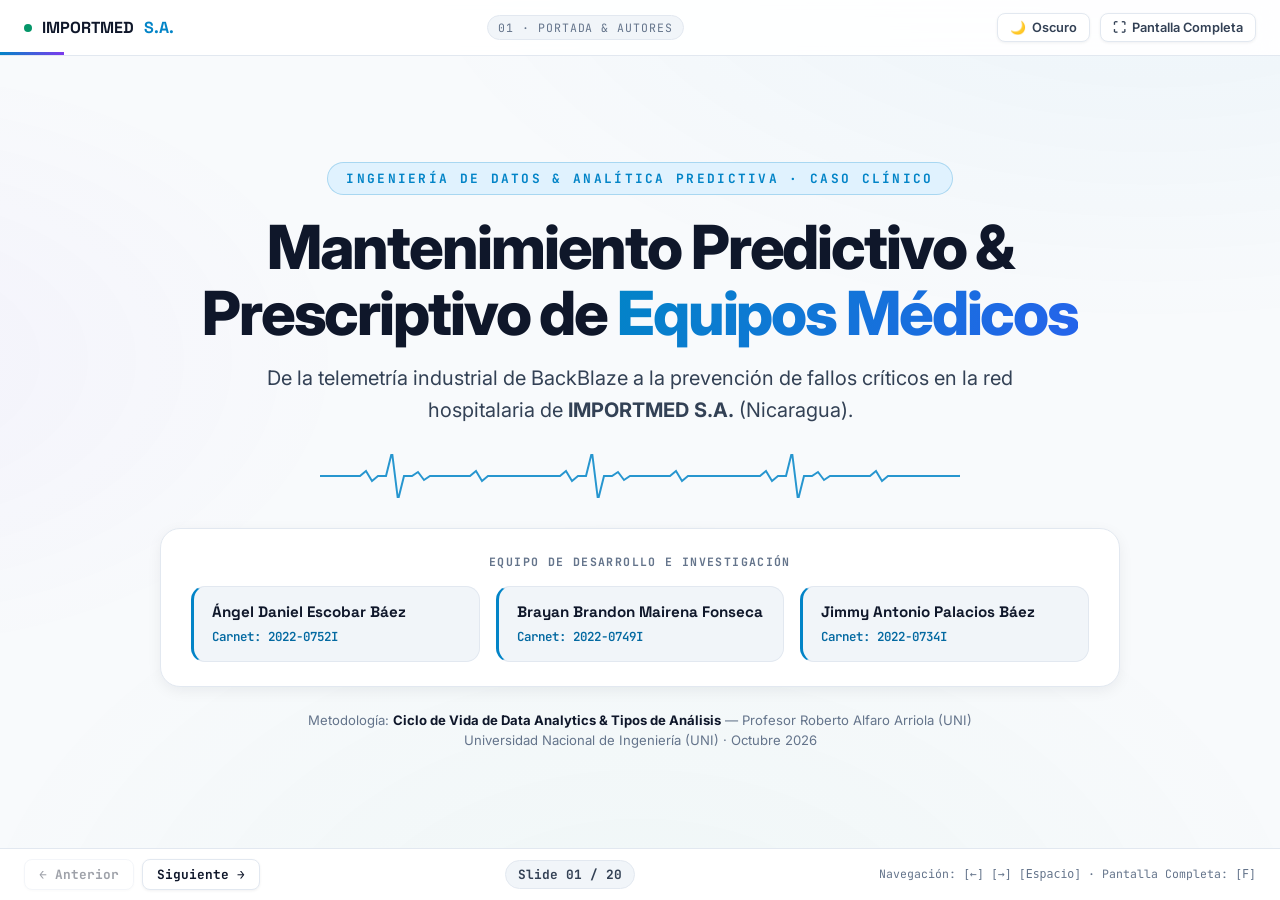
==== presentación.html @ 45b932ff "first commit" ====
<!DOCTYPE html>
<html lang="es" data-theme="light">
<head>
<meta charset="UTF-8">
<meta name="viewport" content="width=device-width, initial-scale=1.0">
<title>IMPORTMED S.A. · Presentación de Ingeniería de Datos y Mantenimiento Predictivo</title>
<link rel="preconnect" href="https://fonts.googleapis.com">
<link rel="preconnect" href="https://fonts.gstatic.com" crossorigin>
<link href="https://fonts.googleapis.com/css2?family=Inter:wght@300;400;500;600;700&family=JetBrains+Mono:wght@400;500;600;700&family=Space+Grotesk:wght@500;600;700;800&display=swap" rel="stylesheet">
<link rel="stylesheet" href="styles.css">
</head>
<body>

<!-- ================= BARRA SUPERIOR DE CONTROL ================= -->
<header class="deck-header">
  <div class="deck-brand">
    <div class="deck-pulse"></div>
    IMPORTMED <span>S.A.</span>
  </div>
  <div class="deck-topic" id="deckTopic">01 · Portada & Autores</div>
  <div class="deck-actions">
    <button class="deck-btn" id="btnThemeToggle" title="Alternar entre Tema Claro y Oscuro">
      <span id="themeIcon">🌙</span> <span id="themeText">Oscuro</span>
    </button>
    <button class="deck-btn" id="btnFullscreen" title="Alternar Pantalla Completa (F)">
      <span>⛶</span> Pantalla Completa
    </button>
  </div>
  <div class="deck-progress-bar" id="deckProgressBar"></div>
</header>

<!-- ================= VISOR LIGHTBOX PARA AMPLIAR IMÁGENES ================= -->
<div class="lightbox-modal" id="lightboxModal">
  <div class="lightbox-container">
    <div class="lightbox-header">
      <div class="lightbox-title" id="lightboxTitle">Título del Gráfico</div>
      <button class="lightbox-close" id="lightboxClose" title="Cerrar (Esc)">&times;</button>
    </div>
    <div class="lightbox-body">
      <img src="" alt="" class="lightbox-img" id="lightboxImg">
    </div>
    <div class="lightbox-footer" id="lightboxDesc">
      Descripción analítica de la gráfica.
    </div>
  </div>
</div>

<!-- ================= CONTENEDOR DE DIAPOSITIVAS ================= -->
<main class="slides-viewport" id="slidesViewport">

  <!-- ================= SLIDE 01: PORTADA & AUTORES ================= -->
  <section class="slide active" data-topic="01 · Portada & Autores">
    <div class="slide-cover">
      <div class="cover-kicker">INGENIERÍA DE DATOS & ANALÍTICA PREDICTIVA · CASO CLÍNICO</div>
      <h1 class="cover-title">
        Mantenimiento Predictivo & Prescriptivo de <span class="grad-text">Equipos Médicos</span>
      </h1>
      <p class="cover-subtitle">
        De la telemetría industrial de BackBlaze a la prevención de fallos críticos en la red hospitalaria de <strong>IMPORTMED S.A.</strong> (Nicaragua).
      </p>

      <div class="cover-pulse-line"></div>

      <!-- Tarjeta de Autores con Carnets -->
      <div class="authors-box">
        <div class="authors-title">Equipo de Desarrollo e Investigación</div>
        <div class="authors-grid">
          <div class="author-card">
            <div class="author-name">Ángel Daniel Escobar Báez</div>
            <div class="author-carnet">Carnet: 2022-0752I</div>
          </div>
          <div class="author-card">
            <div class="author-name">Brayan Brandon Mairena Fonseca</div>
            <div class="author-carnet">Carnet: 2022-0749I</div>
          </div>
          <div class="author-card">
            <div class="author-name">Jimmy Antonio Palacios Báez</div>
            <div class="author-carnet">Carnet: 2022-0734I</div>
          </div>
        </div>
      </div>

      <div class="academic-meta">
        Metodología: <strong>Ciclo de Vida de Data Analytics & Tipos de Análisis</strong> — Profesor Roberto Alfaro Arriola (UNI)<br>
        Universidad Nacional de Ingeniería (UNI) · Octubre 2026
      </div>
    </div>
  </section>

  <!-- ================= SLIDE 02: MARCO TEÓRICO: 4 NIVELES DE MADUREZ ================= -->
  <section class="slide" data-topic="02 · Marco Teórico: Madurez Analítica">
    <div class="slide-kicker">📐 Fundamento Metodológico</div>
    <h2 class="slide-title">Los 4 Niveles de <span class="grad-text">Madurez Analítica</span></h2>
    <p class="slide-subtitle">
      Siguiendo la doctrina de <strong>Smith</strong>, una solución analítica no se salta etapas. 
      Debe transitar de forma acumulativa del pasado hacia la acción futura recomendada.
    </p>

    <div class="grid-4" style="margin-top: 10px;">
      <div class="card-item border-primary">
        <div class="card-icon">📊</div>
        <h4>1. Descriptivo</h4>
        <p style="font-weight: 600; color: var(--primary);">¿Qué sucedió?</p>
        <p>Síntesis histórica de averías, costos y tiempos de paro (MTTR) en los hospitales.</p>
      </div>

      <div class="card-item border-amber">
        <div class="card-icon">🔍</div>
        <h4>2. Diagnóstico</h4>
        <p style="font-weight: 600; color: var(--amber);">¿Por qué sucedió?</p>
        <p>Análisis de correlación y explicabilidad XAI (SHAP) para hallar las causas electromecánicas raíz.</p>
      </div>

      <div class="card-item border-green">
        <div class="card-icon">🔮</div>
        <h4>3. Predictivo</h4>
        <p style="font-weight: 600; color: var(--green);">¿Qué puede suceder?</p>
        <p>Modelos de clasificación binaria (XGBoost) para estimar probabilidad de avería en 30 días.</p>
      </div>

      <div class="card-item border-red">
        <div class="card-icon">⚡</div>
        <h4>4. Prescriptivo</h4>
        <p style="font-weight: 600; color: var(--red);">¿Qué se debe hacer?</p>
        <p>Consola de triaje, semáforos, órdenes preventivas automáticas y optimización de rutas.</p>
      </div>
    </div>

    <div class="takeaway-card primary" style="margin-top: 24px;">
      <div class="takeaway-header">⚠️ La Regla de Oro Metodológica</div>
      <div class="takeaway-text">
        <strong>Nunca se debe saltar del análisis descriptivo al prescriptivo:</strong> Sin entender por qué ocurren los fallos (diagnóstico) y sin modelar la probabilidad futura (predictivo), cualquier recomendación prescriptiva es estática e ineficiente, como la heurística tradicional de taller.
      </div>
    </div>
  </section>

  <!-- ================= SLIDE 03: GÉNESIS: DE BACKBLAZE A IMPORTMED ================= -->
  <section class="slide" data-topic="03 · Elección del Caso de Estudio">
    <div class="slide-kicker">💡 Génesis y Adaptación</div>
    <h2 class="slide-title">De los Discos Duros de BackBlaze a <span class="grad-text">IMPORTMED S.A.</span></h2>
    <p class="slide-subtitle">
      ¿Por qué este caso? Adaptamos el caso de referencia industrial de <strong>BackBlaze / Datatonic (Google Cloud)</strong> 
      a la electromedicina hospitalaria en Nicaragua. Misma física de degradación, distinto impacto humano.
    </p>

    <div class="table-box">
      <table class="deck-table">
        <thead>
          <tr>
            <th>Dimensión</th>
            <th>Caso de Estudio de Referencia (BackBlaze / Datatonic)</th>
            <th>Implementación en IMPORTMED S.A.</th>
          </tr>
        </thead>
        <tbody>
          <tr>
            <td><strong>Activo Crítico</strong></td>
            <td>Discos Duros HDD Seagate ST4000DM000 (Cloud Storage)</td>
            <td class="highlight">Analizadores Hematológicos, Autoclaves, Centrífugas Clínicas</td>
          </tr>
          <tr>
            <td><strong>Impacto del Fallo</strong></td>
            <td>Pérdida de disponibilidad en racks de servidores</td>
            <td class="highlight">Parada de diagnósticos de urgencia y cirugías hospitalarias</td>
          </tr>
          <tr>
            <td><strong>Telemetría</strong></td>
            <td>Estadísticas S.M.A.R.T. diarias (55 GB en BigQuery)</td>
            <td class="highlight">Órdenes de servicio Django, MTTR, MTBF, historial de repuestos y preventivos</td>
          </tr>
          <tr>
            <td><strong>Heurística Base</strong></td>
            <td>Regla manual estática: si algún SMART 5, 187, 188, 197 > 0</td>
            <td class="highlight">"Revisar cada 6 meses calendario o esperar que el cliente llame"</td>
          </tr>
          <tr>
            <td><strong>Lección de Desbalance</strong></td>
            <td>Submuestreo ingenuo 50-50 provocó falsas alarmas masivas</td>
            <td class="highlight">Ponderación asimétrica en función objetivo (<code>scale_pos_weight = 17.04</code>)</td>
          </tr>
          <tr>
            <td><strong>Horizonte Elegido</strong></td>
            <td>Horizontes explorados: 1, 2, 7 y 30 días</td>
            <td class="highlight"><strong>N = 30 días principal:</strong> tiempo para comprar y reservar en Kardex</td>
          </tr>
        </tbody>
      </table>
    </div>
  </section>

  <!-- ================= SLIDE 04: EL PROBLEMA & LA MATRIZ DE COSTOS ================= -->
  <section class="slide" data-topic="04 · El Problema & Matriz de Costos">
    <div class="slide-kicker">🚨 Realidad de Operación</div>
    <h2 class="slide-title">El Costo de un Colapso: <span class="grad-red">Falso Negativo vs Falso Positivo</span></h2>
    <p class="slide-subtitle">
      En el taller predominaba el esquema <strong>Run-to-Failure (reactivo)</strong>. 
      La optimización no busca precisión ciega, sino minimizar el costo clínico y financiero del fallo no previsto.
    </p>

    <div class="cost-boxes">
      <div class="cost-card fn">
        <div style="font-family: var(--font-mono); font-size: 0.72rem; font-weight: 700; color: var(--red); text-transform: uppercase;">
          Falso Negativo (Falla No Detectada)
        </div>
        <div class="cost-amount">$500 <span style="font-size: 0.45em; color: var(--text-muted);">USD</span></div>
        <p style="font-size: 0.86rem; color: var(--text-secondary);">
          Colapso intempestivo en sala hospitalaria: suspensión de cirugías, fletes de emergencia, rotura en cascada de piezas y penalización por servicio.
        </p>
      </div>

      <div class="cost-divider">VS</div>

      <div class="cost-card fp">
        <div style="font-family: var(--font-mono); font-size: 0.72rem; font-weight: 700; color: var(--amber); text-transform: uppercase;">
          Falso Positivo (Falsa Alarma)
        </div>
        <div class="cost-amount">$40 <span style="font-size: 0.45em; color: var(--text-muted);">USD</span></div>
        <p style="font-size: 0.86rem; color: var(--text-secondary);">
          Inspección preventiva innecesaria: 2 horas de técnico biomédico para revisión de tolerancias y limpieza óptica preventiva.
        </p>
      </div>
    </div>

    <div class="takeaway-card primary">
      <div class="takeaway-header">⚖️ Asimetría de Penalización (12.5 : 1)</div>
      <div class="takeaway-text">
        Una avería no detectada cuesta <strong>12.5 veces más</strong> que una inspección preventiva de más. 
        Por ello, el modelo se entrena para maximizar el <strong>Recall (Sensibilidad)</strong> y el <strong>F₂-Score</strong>.
      </div>
    </div>
  </section>

  <!-- ================= SLIDE 05: CICLO DE VIDA (6 FASES) ================= -->
  <section class="slide" data-topic="05 · Las 6 Fases de Data Analytics">
    <div class="slide-kicker">🔄 Proceso Riguroso</div>
    <h2 class="slide-title">Las 6 Fases del Ciclo de Vida <span class="grad-text">de Data Analytics</span></h2>
    <p class="slide-subtitle">
      Estructura de ejecución de extremo a extremo, asegurando trazabilidad y cero atajos metodológicos.
    </p>

    <div class="grid-3" style="margin-top: 10px;">
      <div class="card-item">
        <div style="font-family: var(--font-mono); font-size: 0.7rem; color: var(--primary); font-weight: 700;">FASE 1</div>
        <h4>Descubrimiento</h4>
        <p>Definición de metas, línea base empírica, matriz de costos ($500 vs $40) y horizonte N = 30 días.</p>
      </div>

      <div class="card-item">
        <div style="font-family: var(--font-mono); font-size: 0.7rem; color: var(--primary); font-weight: 700;">FASE 2</div>
        <h4>Preparación de Datos</h4>
        <p>Poblado relacional en SQLite, auditoría de integridad estricta y Feature Store longitudinal con ventanas móviles.</p>
      </div>

      <div class="card-item">
        <div style="font-family: var(--font-mono); font-size: 0.7rem; color: var(--primary); font-weight: 700;">FASE 3</div>
        <h4>Planificación</h4>
        <p>Formulación de clasificación binaria y partición temporal Out-of-Time para erradicar el Data Leakage.</p>
      </div>

      <div class="card-item">
        <div style="font-family: var(--font-mono); font-size: 0.7rem; color: var(--primary); font-weight: 700;">FASE 4</div>
        <h4>Construcción</h4>
        <p>Torneo de algoritmos, calibración de hiperparámetros con XGBoost y auditoría de interpretabilidad SHAP.</p>
      </div>

      <div class="card-item">
        <div style="font-family: var(--font-mono); font-size: 0.7rem; color: var(--primary); font-weight: 700;">FASE 5</div>
        <h4>Comunicación</h4>
        <p>Visualizaciones analíticas de soporte, curvas de trade-off y narrativa adaptada a médicos y directores.</p>
      </div>

      <div class="card-item">
        <div style="font-family: var(--font-mono); font-size: 0.7rem; color: var(--primary); font-weight: 700;">FASE 6</div>
        <h4>Operacionalización</h4>
        <p>Modelo dimensional en estrella para Power BI Desktop y consola prescriptiva de órdenes de taller.</p>
      </div>
    </div>
  </section>

  <!-- ================= SLIDE 06: DATA ENGINEERING & POBLADO ================= -->
  <section class="slide" data-topic="06 · Data Engineering & Auditoría">
    <div class="slide-kicker">🛠️ Ingeniería de Datos</div>
    <h2 class="slide-title">De 2 Equipos a <span class="grad-text">9,400 Registros Coherentes</span></h2>
    <p class="slide-subtitle">
      La base original en <code>db.sqlite3</code> contenía 2 registros. Se desarrolló <code>poblar_datos_importmed.py</code> 
      con lógica física electromecánica (Curva de la Bañera) para simular 3.5 años de historial hospitalario.
    </p>

    <div class="grid-3">
      <div class="card-item border-primary">
        <div class="card-icon">🏥</div>
        <h4>Parque Biomédico Realista</h4>
        <p>229 equipos biomédicos en 17 centros hospitalarios (Managua, León, Matagalpa...) en marcas líderes (Mindray, Rayto, Sysmex, Roche...).</p>
      </div>

      <div class="card-item border-amber">
        <div class="card-icon">⚡</div>
        <h4>Ley de Omisión de Preventivos</h4>
        <p>Si un equipo supera los <strong>180 días sin preventivo</strong>, su riesgo instantáneo de avería se multiplica por <strong>3.2</strong>, emulando la fatiga de empaques y motores.</p>
      </div>

      <div class="card-item border-green">
        <div class="card-icon">✅</div>
        <h4>Auditoría de Integridad: 0 Errores</h4>
        <p><code>verificar_integridad.py</code> certificó cero órdenes huérfanas y estricta causalidad temporal (cero fechas de entrega anteriores a la orden).</p>
      </div>
    </div>

    <div class="takeaway-card green" style="margin-top: 20px;">
      <div class="takeaway-header">📋 Resultados Cuantitativos del Poblado</div>
      <div class="takeaway-text">
        <strong>9,400 registros relacionales generados:</strong> 987 órdenes de recepción (566 averías y 426 preventivos), 979 diagnósticos, 981 entregas, 977 servicios liquidados, 892 consumos de repuestos y 2,293 mantenimientos programados.
      </div>
    </div>
  </section>

  <!-- ================= SLIDE 07: FEATURE ENGINEERING & ANTI-LEAKAGE ================= -->
  <section class="slide" data-topic="07 · Feature Store & Anti-Leakage">
    <div class="slide-kicker">⚙️ Pipeline Analítico</div>
    <h2 class="slide-title">Feature Store Longitudinal & <span class="grad-text">Partición Anti-Leakage</span></h2>
    <p class="slide-subtitle">
      Construcción de una tabla analítica plana mediante fotografías mensuales periódicas (snapshots).
    </p>

    <div class="grid-2">
      <div class="card-item">
        <h4>Diseño del Feature Store (30 Columnas)</h4>
        <ul class="bullet-points" style="margin-top: 12px;">
          <li class="bullet-item"><span class="bullet-icon">▸</span> <strong>Dimensiones:</strong> Serial, marca, modelo, hospital, departamento y antigüedad.</li>
          <li class="bullet-item"><span class="bullet-icon">▸</span> <strong>Ventanas Móviles:</strong> Averías en últimos 30 y 90 días, días desde última falla, MTBF acumulado.</li>
          <li class="bullet-item"><span class="bullet-icon">▸</span> <strong>Confiabilidad:</strong> Días desde último preventivo, preventivos omitidos, tasa de cumplimiento.</li>
          <li class="bullet-item"><span class="bullet-icon">▸</span> <strong>Financiero:</strong> Costo acumulado mano de obra, costo en repuestos y piezas gastadas.</li>
          <li class="bullet-item"><span class="bullet-icon">▸</span> <strong>Target Binario:</strong> <code>falla_proximos_30d</code> (1 si ocurre avería correctiva, 0 si no).</li>
        </ul>
      </div>

      <div class="card-item">
        <h4>Partición Temporal Out-of-Time</h4>
        <p style="font-size: 0.86rem; color: var(--text-secondary); margin-bottom: 14px;">
          Nunca se usó división aleatoria estándar para evitar contaminar el pasado con datos del futuro (Data Leakage). Se aplicó un corte absoluto en el <strong>1 de junio de 2025</strong>:
        </p>
        <div style="background: var(--bg-subtle); padding: 14px; border-radius: var(--radius-sm); border: 1px solid var(--border); font-family: var(--font-mono); font-size: 0.8rem;">
          <div>🔹 <strong>Entrenamiento:</strong> May 2023 – May 2025 (5,954 obs · 330 fallos · 5.54%)</div>
          <div style="margin-top: 8px;">🔹 <strong>Evaluación / Test:</strong> Jun 2025 – Sep 2026 (3,435 obs · 196 fallos · 5.71%)</div>
        </div>
        <p style="font-size: 0.8rem; color: var(--green); margin-top: 10px; font-weight: 600;">
          ✓ Estabilidad perfecta de la tasa natural de fallos (~5.6%).
        </p>
      </div>
    </div>
  </section>

  <!-- ================= SLIDE 08: TORNEO DE ALGORITMOS & DESBALANCE ================= -->
  <section class="slide" data-topic="08 · Torneo de Algoritmos">
    <div class="slide-kicker">👑 Machine Learning</div>
    <h2 class="slide-title">Torneo de Algoritmos & <span class="grad-green">XGBoost Campeón</span></h2>
    <p class="slide-subtitle">
      Con solo un 5.54% de fallos, un árbol ordinario predeciría siempre "equipo sano". 
      En lugar del submuestreo de BackBlaze que disparó falsas alarmas, se aplicó ponderación con <code>scale_pos_weight = 17.04</code>.
    </p>

    <div class="table-box">
      <table class="deck-table">
        <thead>
          <tr>
            <th>Algoritmo / Enfoque</th>
            <th>Familia</th>
            <th>Recall (%)</th>
            <th>Precision (%)</th>
            <th>F₂-Score</th>
            <th>Fallos Detectados (TP)</th>
            <th>Fallos Omitidos (FN)</th>
          </tr>
        </thead>
        <tbody>
          <tr>
            <td><strong>Heurística de Taller</strong></td>
            <td>Regla manual de 6 meses</td>
            <td>12.76%</td>
            <td>4.42%</td>
            <td>0.0927</td>
            <td>25 / 196</td>
            <td style="color: var(--red); font-weight: 600;">171 colapsos no vistos</td>
          </tr>
          <tr>
            <td><strong>Regresión Logística</strong></td>
            <td>Lineal / Paramétrico</td>
            <td>45.41%</td>
            <td>7.17%</td>
            <td>0.2196</td>
            <td>89 / 196</td>
            <td>107</td>
          </tr>
          <tr>
            <td><strong>Random Forest</strong></td>
            <td>Ensamble Bagging</td>
            <td>1.53%</td>
            <td>5.17%</td>
            <td>0.0178</td>
            <td>3 / 196</td>
            <td style="color: var(--red); font-weight: 600;">193 (ultra conservador)</td>
          </tr>
          <tr style="background: var(--green-light);">
            <td><strong>XGBoost Calibrado</strong></td>
            <td>Gradient Boosting (Final)</td>
            <td style="color: var(--green); font-weight: 800;">52.55%</td>
            <td>5.98%</td>
            <td style="font-weight: 800;">0.2056</td>
            <td style="color: var(--green); font-weight: 800;">103 / 196</td>
            <td><strong>93 (Mínimo de FN)</strong></td>
          </tr>
        </tbody>
      </table>
    </div>

    <div class="takeaway-card green" style="margin-top: 18px;">
      <div class="takeaway-header">🏆 Veredicto de Negocio: +78 Vidas de Equipos Rescatadas</div>
      <div class="takeaway-text">
        XGBoost rescata <strong>103 fallos frente a 25</strong> de la heurística. Son <strong>78 paradas críticas adicionales</strong> que no ocurrieron en hospitales gracias a la intervención preventiva previa.
      </div>
    </div>
  </section>

  <!-- ================= SLIDE 09: GRÁFICA 01: CURVAS ROC Y PR ================= -->
  <section class="slide" data-topic="09 · Curvas ROC & Precision-Recall">
    <div class="slide-kicker">📊 Gráfica 01 · Evaluación Comparativa</div>
    <h2 class="slide-title">Curvas ROC y <span class="grad-text">Precision-Recall</span></h2>
    <p class="slide-subtitle">
      Evaluación sobre el conjunto de test independiente (3,435 observaciones y 196 fallos físicos reales).
    </p>

    <div class="layout-split">
      <div class="big-image-frame" onclick="openLightbox('graficas/01_curvas_roc_pr_comparativas.png', 'Gráfica 01: Curvas ROC y Precision-Recall Comparativas', 'Curvas ROC (izquierda) y Precision-Recall (derecha). En problemas con 94% de datos normales, la curva PR confirma la superioridad de XGBoost por encima de la línea base aleatoria (5.71%) en la zona de alto Recall.')">
        <img src="graficas/01_curvas_roc_pr_comparativas.png" alt="Curvas ROC y PR" class="big-image">
        <div class="image-zoom-tag">🔍 Clic para ampliar</div>
      </div>

      <div class="analysis-panel">
        <div class="takeaway-card primary">
          <div class="takeaway-header">💡 El Engaño del ROC-AUC</div>
          <div class="takeaway-text">
            Con un 94% de observaciones sanas, el denominador del FPR ($FP / (FP+TN)$) es gigantesco (3,239 sanos). Cientos de falsas alarmas apenas mueven el eje X de la curva ROC.
          </div>
        </div>

        <div class="takeaway-card green">
          <div class="takeaway-header">🎯 La Curva PR es la Métrica Reina</div>
          <div class="takeaway-text">
            La curva Precision-Recall evalúa exclusivamente la clase minoritaria de interés. La línea discontinua marca el azar (5.71%). XGBoost sostiene el mayor rendimiento en el tramo de alto Recall (> 50%).
          </div>
        </div>
      </div>
    </div>
  </section>

  <!-- ================= SLIDE 10: GRÁFICA 02: MATRICES DE CONFUSIÓN ================= -->
  <section class="slide" data-topic="10 · Matrices de Confusión">
    <div class="slide-kicker">📊 Gráfica 02 · Matrices de Confusión</div>
    <h2 class="slide-title">Matrices de Confusión de los <span class="grad-text">4 Modelos</span></h2>
    <p class="slide-subtitle">
      Desglose visual de los cuatro cuadrantes operativos: Verdaderos Positivos, Falsos Negativos, Falsos Positivos y Verdaderos Negativos.
    </p>

    <div class="layout-split">
      <div class="big-image-frame" onclick="openLightbox('graficas/02_matrices_confusion_comparativas.png', 'Gráfica 02: Matrices de Confusión Comparativas (Test n = 3,435)', 'Matrices para Heurística (25 TP, 171 FN), Regresión Logística (89 TP, 107 FN), Random Forest (3 TP, 193 FN) y XGBoost (103 TP, 93 FN).')">
        <img src="graficas/02_matrices_confusion_comparativas.png" alt="Matrices de confusión" class="big-image">
        <div class="image-zoom-tag">🔍 Clic para ampliar</div>
      </div>

      <div class="analysis-panel">
        <div class="takeaway-card red">
          <div class="takeaway-header">🚨 El Peligro de Random Forest</div>
          <div class="takeaway-text">
            Random Forest apenas emite 58 alertas en total, dejando escapar <strong>193 de 196 fallos</strong>. Resulta inútil para la seguridad hospitalaria.
          </div>
        </div>

        <div class="takeaway-card green">
          <div class="takeaway-header">🛡️ XGBoost Protege Urgencias</div>
          <div class="takeaway-text">
            XGBoost captura <strong>103 fallos reales</strong> con 1,618 inspecciones preventivas controladas ($40 USD c/u), evitando los catastróficos colapsos de $500 USD.
          </div>
        </div>
      </div>
    </div>
  </section>

  <!-- ================= SLIDE 11: GRÁFICA 03: TRADEOFF DE UMBRAL ================= -->
  <section class="slide" data-topic="11 · Calibración Financiera de Umbral">
    <div class="slide-kicker">📊 Gráfica 03 · Optimización Financiera</div>
    <h2 class="slide-title">Calibración del Umbral: <span class="grad-text">τ = 0.22</span></h2>
    <p class="slide-subtitle">
      El umbral estándar 0.50 no es aplicable ante costos asimétricos. Minimizamos el costo financiero y maximizamos el F2-Score.
    </p>

    <div class="layout-split">
      <div class="big-image-frame" onclick="openLightbox('graficas/03_tradeoff_umbral_decision.png', 'Gráfica 03: Trade-off de Umbral de Decisión vs Métricas y Costo', 'A la izquierda la evolución de Precision, Recall y F2-Score. A la derecha, la curva de Costo Financiero Total (FN x $500 + FP x $40), validando que tau = 0.22 maximiza el F2.')">
        <img src="graficas/03_tradeoff_umbral_decision.png" alt="Trade-off de umbral" class="big-image">
        <div class="image-zoom-tag">🔍 Clic para ampliar</div>
      </div>

      <div class="analysis-panel">
        <div class="takeaway-card primary">
          <div class="takeaway-header">📈 Trade-off Métrico</div>
          <div class="takeaway-text">
            Al descender el umbral de 0.60 a 0.22, el Recall salta de un 7% hasta alcanzar un <strong>52.6%</strong>, manteniendo la precisión en el 6%.
          </div>
        </div>

        <div class="takeaway-card green">
          <div class="takeaway-header">💰 Punto Óptimo Calibrado</div>
          <div class="takeaway-text">
            Con $\tau = 0.22$, el <strong>F₂-Score alcanza su cúspide</strong> (0.2056). La curva de costo operativo demuestra que una inspección preventiva de $40 USD previene un siniestro mayor de $500 USD.
          </div>
        </div>
      </div>
    </div>
  </section>

  <!-- ================= SLIDE 12: GRÁFICA 04: DISTRIBUCIÓN DE PROBABILIDAD ================= -->
  <section class="slide" data-topic="12 · Semáforo de Riesgo Clínico">
    <div class="slide-kicker">📊 Gráfica 04 · Triaje Probabilístico</div>
    <h2 class="slide-title">Distribución de Probabilidad y <span class="grad-text">Semáforo Clínico</span></h2>
    <p class="slide-subtitle">
      Densidad KDE que separa a los activos sanos de los que colapsarán en 30 días, fundamentando los cortes del semáforo.
    </p>

    <div class="layout-split">
      <div class="big-image-frame" onclick="openLightbox('graficas/04_distribucion_probabilidad_semaforo.png', 'Gráfica 04: Distribución de Probabilidades y Calibración del Semáforo', 'Densidades KDE separando sanos (y=0, verde) de fallos a 30 días (y=1, rojo) con delimitación de zonas del semáforo: Verde (< 20%), Amarillo (20% - 35%) y Rojo (>= 35%).')">
        <img src="graficas/04_distribucion_probabilidad_semaforo.png" alt="Distribución KDE semáforo" class="big-image">
        <div class="image-zoom-tag">🔍 Clic para ampliar</div>
      </div>

      <div class="analysis-panel">
        <div class="takeaway-card red">
          <div class="takeaway-header">🔴 Riesgo Alto (P ≥ 35%)</div>
          <div class="takeaway-text">
            <strong>Intervención Inmediata:</strong> Emisión automática de orden preventiva urgente, notificación al técnico y reserva de repuestos en Kardex.
          </div>
        </div>

        <div class="takeaway-card primary" style="border-left-color: var(--amber); background: linear-gradient(135deg, var(--amber-light) 0%, var(--surface) 60%);">
          <div class="takeaway-header" style="color: var(--amber);">🟡 Riesgo Medio (20% ≤ P < 35%)</div>
          <div class="takeaway-text">
            <strong>Monitoreo Activo:</strong> Inclusión del equipo en la próxima ruta semanal para calibración óptica y tolerancias mecánicas.
          </div>
        </div>

        <div class="takeaway-card green">
          <div class="takeaway-header">🟢 Riesgo Bajo (P < 20%)</div>
          <div class="takeaway-text">
            <strong>Operación Segura:</strong> Mantener calendario ordinario; activo en condiciones nominales de salud.
          </div>
        </div>
      </div>
    </div>
  </section>

  <!-- ================= SLIDE 13: GRÁFICA 05: IMPORTANCIA GLOBAL SHAP ================= -->
  <section class="slide" data-topic="13 · Explicabilidad Global SHAP">
    <div class="slide-kicker">📊 Gráfica 05 · XAI (Inteligencia Artificial Transparente)</div>
    <h2 class="slide-title">Ranking Global de Variables: <span class="grad-text">|SHAP| Medio</span></h2>
    <p class="slide-subtitle">
      ¿Qué hace que un equipo médico falle en Nicaragua? SHAP audita las contribuciones matemáticas del modelo.
    </p>

    <div class="layout-split">
      <div class="big-image-frame" onclick="openLightbox('graficas/05_shap_importancia_barras.png', 'Gráfica 05: Importancia Global de Variables (|SHAP| medio)', 'Ranking de variables: tipo_hospital_publico (0.384), dias_desde_ultimo_correctivo (0.200), costo_acumulado_mano_obra (0.194) y dias_desde_ultimo_preventivo (0.188).')">
        <img src="graficas/05_shap_importancia_barras.png" alt="SHAP importancia de barras" class="big-image">
        <div class="image-zoom-tag">🔍 Clic para ampliar</div>
      </div>

      <div class="analysis-panel">
        <div class="takeaway-card primary">
          <div class="takeaway-header">🏥 1. Hospital Público MINSA (0.384)</div>
          <div class="takeaway-text">
            El entorno hospitalario público somete a los equipos a jornadas ininterrumpidas de muestras de sangre, triplicando el desgaste de bombas y sellos.
          </div>
        </div>

        <div class="takeaway-card green">
          <div class="takeaway-header">⏱️ 2. Días sin Correctivo Reciente (0.200)</div>
          <div class="takeaway-text">
            Refleja la inestabilidad técnica: equipos que sufrieron fallas mecánicas recientes tienen altísima probabilidad de reincidencia por desajuste estructural.
          </div>
        </div>

        <div class="takeaway-card red">
          <div class="takeaway-header">📅 3. Días sin Mantenimiento Preventivo (0.188)</div>
          <div class="takeaway-text">
            El envejecimiento de lubricantes y filtros genera resistencia térmica y sobrecalentamiento de motores paso a paso.
          </div>
        </div>
      </div>
    </div>
  </section>

  <!-- ================= SLIDE 14: GRÁFICA 08: SHAP BEESWARM SUMMARY ================= -->
  <section class="slide" data-topic="14 · Dispersión de Impacto Beeswarm">
    <div class="slide-kicker">📊 Gráfica 08 · Dirección del Deterioro</div>
    <h2 class="slide-title">SHAP Beeswarm Plot: <span class="grad-text">Dispersión de Impacto</span></h2>
    <p class="slide-subtitle">
      Cada punto representa un snapshot de un equipo médico. Puntos rojos indican valores altos de la variable; puntos azules, valores bajos.
    </p>

    <div class="layout-split">
      <div class="big-image-frame" onclick="openLightbox('graficas/shap_summary_plot.png', 'Gráfica 08: SHAP Beeswarm Summary Plot', 'Puntos rojos a la derecha en dias_desde_ultimo_preventivo demuestran que valores altos incrementan la probabilidad de colapso (+SHAP). Puntos azules a la izquierda indican efecto protector.')">
        <img src="graficas/shap_summary_plot.png" alt="SHAP Beeswarm Summary" class="big-image">
        <div class="image-zoom-tag">🔍 Clic para ampliar</div>
      </div>

      <div class="analysis-panel">
        <div class="takeaway-card primary">
          <div class="takeaway-header">🔴 Puntos Rojos a la Derecha (+SHAP)</div>
          <div class="takeaway-text">
            Valores altos de retraso en preventivos y costos acumulados empujan las predicciones hacia la derecha (mayor probabilidad de falla inminente).
          </div>
        </div>

        <div class="takeaway-card green">
          <div class="takeaway-header">🔵 Puntos Azules a la Izquierda (-SHAP)</div>
          <div class="takeaway-text">
            Equipos con mantenimiento al día y alto MTBF se concentran en el hemisferio negativo, confirmando el efecto protector de la adherencia al calendario técnico.
          </div>
        </div>
      </div>
    </div>
  </section>

  <!-- ================= SLIDE 15: GRÁFICA 06: EL EFECTO UMBRAL A LOS 180 DÍAS ================= -->
  <section class="slide" data-topic="15 · El Hallazgo de los 180 Días">
    <div class="slide-kicker">📊 Gráfica 06 · Hallazgo Crucial de Ingeniería</div>
    <h2 class="slide-title">El Efecto Umbral a los <span class="grad-red">180 Días sin Preventivo</span></h2>
    <p class="slide-subtitle">
      Análisis de dependencia no lineal: validación empírica de la regla semestral de los fabricantes biomédicos.
    </p>

    <div class="layout-split">
      <div class="big-image-frame" onclick="openLightbox('graficas/06_shap_dependencia_preventivo.png', 'Gráfica 06: Efecto Umbral a los 180 Días (SHAP Dependence Plot)', 'Inflexión crítica a los 180 días. Por debajo de 180 días los valores SHAP son negativos (protección). Al cruzar el día 180, los puntos saltan a valores positivos. La dispersión roja (hospital público) alcanza los valores de riesgo más elevados.')">
        <img src="graficas/06_shap_dependencia_preventivo.png" alt="SHAP dependencia 180 días" class="big-image">
        <div class="image-zoom-tag">🔍 Clic para ampliar</div>
      </div>

      <div class="analysis-panel">
        <div class="takeaway-card green">
          <div class="takeaway-header">🛡️ Zona Segura (< 180 Días)</div>
          <div class="takeaway-text">
            Los valores SHAP se sitúan por debajo de cero (zona negativa), ejerciendo un <strong>efecto protector</strong> constante sobre el analizador.
          </div>
        </div>

        <div class="takeaway-card red">
          <div class="takeaway-header">⚡ La Inflexión en el Día 180</div>
          <div class="takeaway-text">
            Al cruzar los 6 meses de abandono preventivo, los valores SHAP se disparan hacia valores fuertemente positivos.
          </div>
        </div>

        <div class="takeaway-card primary">
          <div class="takeaway-header">🔴 Interacción con Hospital Público</div>
          <div class="takeaway-text">
            Los puntos rojos (hospitales públicos) alcanzan valores SHAP superiores a +0.40: omitir el servicio en el MINSA es dos veces más destructivo que en una clínica privada.
          </div>
        </div>
      </div>
    </div>
  </section>

  <!-- ================= SLIDE 16: GRÁFICA 07: CASOS CLÍNICOS REALES ================= -->
  <section class="slide" data-topic="16 · Casos Clínicos Locales">
    <div class="slide-kicker">📊 Gráfica 07 · Transparencia Clínica</div>
    <h2 class="slide-title">Explicación Local SHAP: <span class="grad-text">Caso Clínico A vs Caso B</span></h2>
    <p class="slide-subtitle">
      Para cada máquina, el sistema entrega la justificación individual exacta de por qué está en alerta o en calma.
    </p>

    <div class="layout-split">
      <div class="big-image-frame" onclick="openLightbox('graficas/07_explicacion_local_casos_clinicos.png', 'Gráfica 07: Explicación Local SHAP (Caso Clínico A vs Caso Clínico B)', 'Caso A (Mindray BC-5000 en Hospital Público, P=67.8%, Alerta Roja) impulsado por 210 días sin servicio y hospital público MINSA; Caso B (Centrífuga Rayto en Laboratorio Privado, P=3.2%, Semáforo Verde) protegido por mantenimiento al día.')">
        <img src="graficas/07_explicacion_local_casos_clinicos.png" alt="Casos clínicos locales SHAP" class="big-image">
        <div class="image-zoom-tag">🔍 Clic para ampliar</div>
      </div>

      <div class="analysis-panel">
        <div class="takeaway-card red">
          <div class="takeaway-header">🚨 Caso A: Alerta Roja (P = 67.8%)</div>
          <div class="takeaway-text">
            <strong>Mindray BC-5000 (Hospital Manolo Morales):</strong><br>
            • Hospital Público MINSA: <span style="color: var(--red); font-weight: 700;">+35%</span><br>
            • 210 días sin preventivo: <span style="color: var(--red); font-weight: 700;">+28%</span><br>
            • 2 averías recientes en 90 días: <span style="color: var(--red); font-weight: 700;">+12%</span><br>
            👉 <em>Acción: Orden inmediata y reserva de válvula solenoide.</em>
          </div>
        </div>

        <div class="takeaway-card green">
          <div class="takeaway-header">✅ Caso B: Semáforo Verde (P = 3.2%)</div>
          <div class="takeaway-text">
            <strong>Centrífuga Rayto LC-04R (Lab Privado León):</strong><br>
            • Laboratorio privado: <span style="color: var(--green); font-weight: 700;">-15%</span><br>
            • Solo 45 días desde preventivo: <span style="color: var(--green); font-weight: 700;">-12%</span><br>
            • 380 días de estabilidad sin fallos: <span style="color: var(--green); font-weight: 700;">-10%</span><br>
            👉 <em>Acción: Mantener operación normal.</em>
          </div>
        </div>
      </div>
    </div>
  </section>

  <!-- ================= SLIDE 17: POWER BI PÁGINA 1: TORRE DE CONTROL ================= -->
  <section class="slide" data-topic="17 · Power BI: Torre de Control">
    <div class="slide-kicker">📊 Power BI Desktop · Dashboard Ejecutivo</div>
    <h2 class="slide-title">Página 1: Torre de Control & <span class="grad-text">Semáforo Hospitalario</span></h2>
    <p class="slide-subtitle">
      Visión macroeconómica y espacial de los 229 activos. La corrección DAX mediante <code>ALL(Fact_EvaluacionRiesgo)</code> desbloqueó el estado real del parque.
    </p>

    <div class="layout-split">
      <div class="big-image-frame" onclick="openLightbox('powerbigraficas/pagina1.png', 'Power BI · Página 1: Torre de Control Ejecutiva y Semáforo Hospitalario', 'Consolida KPIs de flota, mapa geográfico de distribución hospitalaria en Nicaragua, semáforo de activos críticos interactivo y el ratio de costos correctivo vs preventivo.')">
        <img src="powerbigraficas/pagina1.png" alt="Power BI Página 1" class="big-image">
        <div class="image-zoom-tag">🔍 Clic para ampliar</div>
      </div>

      <div class="analysis-panel">
        <div class="takeaway-card red">
          <div class="takeaway-header">🚨 Asimetría Financiera: 92.4% en Correctivo</div>
          <div class="takeaway-text">
            De <strong>$229,310 USD</strong> gastados históricamente, <strong>$214,000 USD</strong> correspondieron a emergencias y solo el 7.6% a preventivo. En Hematología, el gasto correctivo ($120k) supera al preventivo ($8k) en una <strong>relación de 15 a 1</strong>.
          </div>
        </div>

        <div class="takeaway-card primary">
          <div class="takeaway-header">📍 Distribución Territorial y Ciclo Vicioso</div>
          <div class="takeaway-text">
            <strong>Managua</strong> concentra 77 equipos y $4,800 USD en ahorro potencial, seguida por Chinandega (28), León (27) y Matagalpa (25). Valles de prevención (2-3 servicios/mes) anteceden picos de hasta <strong>23 averías mensuales</strong>.
          </div>
        </div>

        <div class="takeaway-card green">
          <div class="takeaway-header">✅ Desbloqueo DAX del Último Corte Real</div>
          <div class="kpi-chip-group">
            <span class="kpi-chip">Riesgo Alto: <strong>41 equipos (17.9%)</strong></span>
            <span class="kpi-chip">Alertas Activas: <strong>96</strong></span>
            <span class="kpi-chip">Ahorro Directo: <strong>$15,090 USD</strong></span>
            <span class="kpi-chip">Prob. Media: <strong>24.0% (82.9 d)</strong></span>
          </div>
        </div>
      </div>
    </div>
  </section>

  <!-- ================= SLIDE 18: POWER BI PÁGINA 2: DIAGNÓSTICO SHAP ================= -->
  <section class="slide" data-topic="18 · Power BI: Diagnóstico Causal">
    <div class="slide-kicker">📊 Power BI Desktop · Ficha Técnica & Forense</div>
    <h2 class="slide-title">Página 2: Diagnóstico Causal & <span class="grad-text">Degradación SHAP</span></h2>
    <p class="slide-subtitle">
      Drill-through por número de serie. El análisis revela que la falla crítica no ocurre a los 180 días, sino <strong>entre los días 70 y 125</strong>.
    </p>

    <div class="layout-split">
      <div class="big-image-frame" onclick="openLightbox('powerbigraficas/pagina2.png', 'Power BI · Página 2: Diagnóstico Causal y Degradación SHAP', 'Ficha individual del activo seleccionado, factores SHAP explicativos de riesgo, gráfico de dispersión de costo vs días sin preventivo con la ventana crítica entre los días 70 y 125 e historial completo.')">
        <img src="powerbigraficas/pagina2.png" alt="Power BI Página 2" class="big-image">
        <div class="image-zoom-tag">🔍 Clic para ampliar</div>
      </div>

      <div class="analysis-panel">
        <div class="takeaway-card red">
          <div class="takeaway-header">⚡ Ventana Crítica: Días 70 a 125 (¡No a los 180d!)</div>
          <div class="takeaway-text">
            El domo de mayor acumulación de costos (<strong>$2,500 a $4,800 USD</strong>) estalla entre los días 70 y 125 posteriores al último preventivo, muy por debajo de la norma semestral recomendada por los fabricantes.
          </div>
        </div>

        <div class="takeaway-card primary">
          <div class="takeaway-header">🔬 Inestabilidad Post-Reparación (~220 casos)</div>
          <div class="takeaway-text">
            Primera anomalía crítica detectada por SHAP tras el desgaste normal: fallas secundarias o descalibraciones ópticas originadas por intervenciones de taller sin prueba de estrés.
          </div>
        </div>

        <!-- Tabla Forense MTTR -->
        <div class="table-box">
          <table class="deck-table compact">
            <thead>
              <tr>
                <th>Componente Crítico</th>
                <th>Costo Unit.</th>
                <th>Parada (MTTR)</th>
                <th>Impacto Hospitalario</th>
              </tr>
            </thead>
            <tbody>
              <tr>
                <td><strong>Lámpara Halógena</strong></td>
                <td>$143 USD</td>
                <td>72 - 96 horas</td>
                <td>Suspensión fotometría</td>
              </tr>
              <tr>
                <td><strong>Empaque Silicona</strong></td>
                <td>$130 USD</td>
                <td>48 - 72 horas</td>
                <td>Pérdida estanqueidad autoclave</td>
              </tr>
              <tr>
                <td><strong>Jeringa Dosificadora</strong></td>
                <td>$202 USD</td>
                <td>72 - 96 horas</td>
                <td>Error aspiración hematología</td>
              </tr>
            </tbody>
          </table>
        </div>
      </div>
    </div>
  </section>

  <!-- ================= SLIDE 19: POWER BI PÁGINA 3: CONSOLA PRESCRIPTIVA ================= -->
  <section class="slide" data-topic="19 · Power BI: Consola Prescriptiva">
    <div class="slide-kicker">📊 Power BI Desktop · Logística & Kardex</div>
    <h2 class="slide-title">Página 3: Consola Prescriptiva, <span class="grad-text">Rutas & Kardex</span></h2>
    <p class="slide-subtitle">
      Planificación táctica: <strong>Factor de protección de 27.54x</strong>, optimización en dos brigadas y monitoreo de inventario crítico.
    </p>

    <div class="layout-split">
      <div class="big-image-frame" onclick="openLightbox('powerbigraficas/pagina3.png', 'Power BI · Página 3: Consola Prescriptiva y Rutas Técnicas', 'Órdenes de trabajo sugeridas, optimizador de rutas técnicas agrupado por hospital/departamento y el pronóstico de demanda de repuestos en Kardex.')">
        <img src="powerbigraficas/pagina3.png" alt="Power BI Página 3" class="big-image">
        <div class="image-zoom-tag">🔍 Clic para ampliar</div>
      </div>

      <div class="analysis-panel">
        <div class="takeaway-card green">
          <div class="takeaway-header">🛡️ Factor de Protección de 27.54x</div>
          <div class="takeaway-text">
            Frente a un costo de riesgo proyectado de <strong>$415,580 USD</strong> en caso de colapso catastrófico, ejecutar las órdenes preventivas captura un ahorro directo de <strong>$15,090 USD</strong>.
          </div>
        </div>

        <div class="takeaway-card primary">
          <div class="takeaway-header">🚐 2 Brigadas Logísticas (63.4% en 4 Centros)</div>
          <div class="takeaway-text">
            41 urgencias concentradas en: Hosp. Militar (9), Vélez Paiz (7), San Juan de Dios Estelí (6) y Amador Molina (4). Desplegadas en: <strong>Brigada Metropolitana (25 equipos)</strong> y <strong>Brigada Norte-Occidente (13 equipos)</strong>.
          </div>
        </div>

        <!-- Tabla Kardex Convergencia Crítica -->
        <div class="table-box">
          <table class="deck-table compact">
            <thead>
              <tr>
                <th>SKU</th>
                <th>Repuesto Crítico</th>
                <th>Stock</th>
                <th>Mín</th>
                <th>Estado</th>
              </tr>
            </thead>
            <tbody>
              <tr>
                <td><code>CELD-CUA-10</code></td>
                <td>Celda de Cuarzo</td>
                <td>12</td>
                <td>3</td>
                <td><span class="badge-critico">Crítico</span></td>
              </tr>
              <tr>
                <td><code>SENS-OPT-04</code></td>
                <td>Sensor Óptico</td>
                <td>15</td>
                <td>4</td>
                <td><span class="badge-critico">Crítico</span></td>
              </tr>
              <tr>
                <td><code>MOT-BRU-06</code></td>
                <td>Motor Brushless</td>
                <td>18</td>
                <td>5</td>
                <td><span class="badge-critico">Crítico</span></td>
              </tr>
              <tr>
                <td><code>POW-SUP-14</code></td>
                <td>Fuente de Poder</td>
                <td>20</td>
                <td>6</td>
                <td><span class="badge-critico">Crítico</span></td>
              </tr>
              <tr>
                <td><code>TARJ-MAIN-07</code></td>
                <td>Tarjeta Electrónica</td>
                <td>22</td>
                <td>4</td>
                <td><span class="badge-critico">Crítico</span></td>
              </tr>
            </tbody>
          </table>
        </div>
      </div>
    </div>
  </section>

  <!-- ================= SLIDE 20: IMPACTO, ROI & MLOPS ================= -->
  <section class="slide" data-topic="20 · Impacto, ROI & Conclusiones">
    <div class="slide-cover">
      <div class="cover-kicker">CONCLUSIONES Y RECOMENDACIONES ESTRATÉGICAS</div>
      <h2 class="cover-title">
        Del Diagnóstico a la Decisión: <span class="grad-green">Impacto Demostrado</span>
      </h2>
      <p class="cover-subtitle">
        Una solución de analítica avanzada que transforma la confiabilidad médica en Nicaragua y la rentabilidad del taller.
      </p>

      <div class="grid-4" style="margin-bottom: 22px;">
        <div class="card-item border-green">
          <div style="font-family: var(--font-display); font-size: 2rem; font-weight: 800; color: var(--green);">27.54x</div>
          <h4>Factor de Protección</h4>
          <p>$15,090 USD de inversión preventiva blindan $415,580 USD en riesgo.</p>
        </div>

        <div class="card-item border-red">
          <div style="font-family: var(--font-display); font-size: 2rem; font-weight: 800; color: var(--red);">70 - 125 d</div>
          <h4>Nuevo Ciclo Crítico</h4>
          <p>Reducción formal del intervalo de 180 a 90 días en hematología intensiva.</p>
        </div>

        <div class="card-item border-primary">
          <div style="font-family: var(--font-display); font-size: 2rem; font-weight: 800; color: var(--primary);">2 Brigadas</div>
          <h4>Rutas Agrupadas</h4>
          <p>Cobertura del 63.4% de emergencias en Managua, León, Estelí y Matagalpa.</p>
        </div>

        <div class="card-item border-primary">
          <div style="font-family: var(--font-display); font-size: 2rem; font-weight: 800; color: var(--purple);">5 SKUs</div>
          <h4>Reorden en Kardex</h4>
          <p>Compras anticipadas para tarjetas, sensores ópticos y motores brushless.</p>
        </div>
      </div>

      <div class="takeaway-card primary" style="text-align: left; max-width: 1040px; margin: 0 auto 16px;">
        <div class="takeaway-header">📋 Recomendaciones Estratégicas Mandatorias (Informe Técnico)</div>
        <div class="takeaway-text">
          <strong>1. Reconfiguración Preventiva:</strong> Acortar el ciclo a 90 días en hospitales con sobrecarga operativa. · 
          <strong>2. Protocolo TEST-001:</strong> Pruebas obligatorias de calibración óptica y estabilidad post-taller para erradicar la inestabilidad transitoria. · 
          <strong>3. Protección Eléctrica:</strong> Exigir sistemas UPS dedicados en analizadores de química y hematología. · 
          <strong>4. Adquisiciones Kardex:</strong> Priorizar órdenes de compra en los 5 SKUs en convergencia crítica.
        </div>
      </div>

      <div style="font-family: var(--font-mono); font-size: 0.76rem; color: var(--text-muted); margin-top: 6px;">
        Universidad Nacional de Ingeniería (UNI) · Octubre 2026 · Preguntas & Discusión Técnica
      </div>
    </div>
  </section>

</main>

<!-- ================= BARRA INFERIOR DE NAVEGACIÓN DE DIAPOSITIVAS ================= -->
<footer class="deck-footer">
  <div class="deck-nav-btns">
    <button class="deck-nav-btn" id="btnPrevSlide">← Anterior</button>
    <button class="deck-nav-btn" id="btnNextSlide">Siguiente →</button>
  </div>

  <div class="deck-counter-badge" id="slideCounterBadge">Slide 01 / 20</div>

  <div class="deck-key-hints">
    Navegación: <kbd>[←]</kbd> <kbd>[→]</kbd> <kbd>[Espacio]</kbd> · Pantalla Completa: <kbd>[F]</kbd>
  </div>
</footer>

<!-- ================= SCRIPT INTERACTIVO DEL SLIDE DECK ================= -->
<script>
/* ==========================================================================
   1. GESTOR DE DIAPOSITIVAS (SLIDES STACK)
   ========================================================================== */
const slides = Array.from(document.querySelectorAll('.slide'));
const totalSlides = slides.length;
let currentIndex = 0;

const btnPrev = document.getElementById('btnPrevSlide');
const btnNext = document.getElementById('btnNextSlide');
const counterBadge = document.getElementById('slideCounterBadge');
const deckTopic = document.getElementById('deckTopic');
const progressBar = document.getElementById('deckProgressBar');

function updateSlide(newIndex) {
  if (newIndex < 0) newIndex = 0;
  if (newIndex >= totalSlides) newIndex = totalSlides - 1;
  
  slides.forEach((slide, i) => {
    slide.classList.remove('active', 'prev');
    if (i === newIndex) {
      slide.classList.add('active');
    } else if (i < newIndex) {
      slide.classList.add('prev');
    }
  });

  currentIndex = newIndex;
  
  // Actualizar textos e indicadores
  const currentSlide = slides[currentIndex];
  const topic = currentSlide.getAttribute('data-topic') || `Slide ${currentIndex + 1}`;
  deckTopic.textContent = topic;
  
  const paddedCurrent = String(currentIndex + 1).padStart(2, '0');
  const paddedTotal = String(totalSlides).padStart(2, '0');
  counterBadge.textContent = `Slide ${paddedCurrent} / ${paddedTotal}`;
  
  // Barra de progreso
  const progressPct = ((currentIndex + 1) / totalSlides) * 100;
  progressBar.style.width = progressPct + '%';
  
  // Estados de botones
  btnPrev.disabled = currentIndex === 0;
  btnNext.disabled = currentIndex === totalSlides - 1;

  // Scroll al tope del slide activo
  currentSlide.scrollTop = 0;
}

btnPrev.addEventListener('click', () => updateSlide(currentIndex - 1));
btnNext.addEventListener('click', () => updateSlide(currentIndex + 1));

/* ==========================================================================
   2. NAVEGACIÓN POR TECLADO
   ========================================================================== */
window.addEventListener('keydown', (e) => {
  // Si el modal lightbox está abierto
  if (lightboxModal.classList.contains('active')) {
    if (e.key === 'Escape') closeLightbox();
    return;
  }

  if (e.key === 'ArrowRight' || e.key === ' ' || e.key === 'PageDown') {
    e.preventDefault();
    updateSlide(currentIndex + 1);
  } else if (e.key === 'ArrowLeft' || e.key === 'PageUp') {
    e.preventDefault();
    updateSlide(currentIndex - 1);
  } else if (e.key === 'Home') {
    e.preventDefault();
    updateSlide(0);
  } else if (e.key === 'End') {
    e.preventDefault();
    updateSlide(totalSlides - 1);
  } else if (e.key === 'f' || e.key === 'F') {
    toggleFullscreen();
  }
});

/* ==========================================================================
   3. PANTALLA COMPLETA
   ========================================================================== */
const btnFullscreen = document.getElementById('btnFullscreen');

function toggleFullscreen() {
  if (!document.fullscreenElement) {
    document.documentElement.requestFullscreen().catch(err => console.log(err));
  } else {
    if (document.exitFullscreen) {
      document.exitFullscreen();
    }
  }
}

btnFullscreen.addEventListener('click', toggleFullscreen);

/* ==========================================================================
   4. CONMUTADOR DE TEMA CLARO / OSCURO
   ========================================================================== */
const btnThemeToggle = document.getElementById('btnThemeToggle');
const themeIcon = document.getElementById('themeIcon');
const themeText = document.getElementById('themeText');

btnThemeToggle.addEventListener('click', () => {
  const currentTheme = document.documentElement.getAttribute('data-theme');
  const nextTheme = currentTheme === 'dark' ? 'light' : 'dark';
  document.documentElement.setAttribute('data-theme', nextTheme);

  if (nextTheme === 'dark') {
    themeIcon.textContent = '☀️';
    themeText.textContent = 'Claro';
  } else {
    themeIcon.textContent = '🌙';
    themeText.textContent = 'Oscuro';
  }
});

/* ==========================================================================
   5. VISOR MODAL LIGHTBOX
   ========================================================================== */
const lightboxModal = document.getElementById('lightboxModal');
const lightboxImg = document.getElementById('lightboxImg');
const lightboxTitle = document.getElementById('lightboxTitle');
const lightboxDesc = document.getElementById('lightboxDesc');
const lightboxClose = document.getElementById('lightboxClose');

function openLightbox(src, title, desc) {
  lightboxImg.src = src;
  lightboxTitle.textContent = title;
  lightboxDesc.textContent = desc;
  lightboxModal.classList.add('active');
}

function closeLightbox() {
  lightboxModal.classList.remove('active');
}

lightboxClose.addEventListener('click', closeLightbox);
lightboxModal.addEventListener('click', (e) => {
  if (e.target === lightboxModal) closeLightbox();
});

// Inicializar primer slide
updateSlide(0);
</script>
</body>
</html>
---- styles.css ----
/* ==========================================================================
   IMPORTMED S.A. — PRESENTACIÓN DE DATA ANALYTICS & INGENIERÍA DE DATOS
   Estilos CSS para Sistema de Diapositivas (Tema Claro Principal)
   Autores: Ángel D. Escobar Báez, Brayan B. Mairena Fonseca, Jimmy A. Palacios Báez
   ========================================================================== */

:root {
  --bg: #f8fafc;
  --bg-subtle: #f1f5f9;
  --surface: #ffffff;
  --surface-hover: #f8fafc;
  --border: #e2e8f0;
  --border-strong: #cbd5e1;
  --text: #0f172a;
  --text-secondary: #334155;
  --text-muted: #64748b;
  
  --primary: #0284c7;
  --primary-rgb: 2, 132, 199;
  --primary-light: #e0f2fe;
  --primary-dark: #0369a1;
  
  --blue: #2563eb;
  --blue-light: #eff6ff;
  --cyan: #06b6d4;
  --cyan-light: #ecfeff;
  --purple: #7c3aed;
  --purple-light: #f5f3ff;
  
  --red: #dc2626;
  --red-light: #fee2e2;
  --amber: #d97706;
  --amber-light: #fef3c7;
  --green: #059669;
  --green-light: #d1fae5;
  
  --font-display: 'Space Grotesk', -apple-system, sans-serif;
  --font-body: 'Inter', -apple-system, BlinkMacSystemFont, sans-serif;
  --font-mono: 'JetBrains Mono', monospace;
  
  --radius-sm: 8px;
  --radius: 14px;
  --radius-lg: 20px;
  
  --shadow-sm: 0 1px 3px rgba(15, 23, 42, 0.06);
  --shadow-md: 0 4px 16px -2px rgba(15, 23, 42, 0.08);
  --shadow-lg: 0 14px 34px -4px rgba(15, 23, 42, 0.1);
  --shadow-xl: 0 24px 50px -12px rgba(15, 23, 42, 0.16);
  
  --transition: all 0.28s cubic-bezier(0.16, 1, 0.3, 1);
}

[data-theme="dark"] {
  --bg: #090d16;
  --bg-subtle: #0f172a;
  --surface: #131c31;
  --surface-hover: #1e293b;
  --border: #1e293b;
  --border-strong: #334155;
  --text: #f1f5f9;
  --text-secondary: #cbd5e1;
  --text-muted: #94a3b8;
  
  --primary: #38bdf8;
  --primary-rgb: 56, 189, 248;
  --primary-light: rgba(56, 189, 248, 0.12);
  --primary-dark: #0284c7;
  
  --blue: #3b82f6;
  --blue-light: rgba(59, 130, 246, 0.12);
  --cyan: #22d3ee;
  --cyan-light: rgba(34, 211, 238, 0.12);
  --purple: #a78bfa;
  --purple-light: rgba(167, 139, 250, 0.12);
  
  --red: #f87171;
  --red-light: rgba(239, 68, 68, 0.15);
  --amber: #fbbf24;
  --amber-light: rgba(245, 158, 11, 0.15);
  --green: #34d399;
  --green-light: rgba(16, 185, 129, 0.15);
  
  --shadow-sm: 0 1px 3px rgba(0, 0, 0, 0.5);
  --shadow-md: 0 4px 18px rgba(0, 0, 0, 0.4);
  --shadow-lg: 0 12px 36px rgba(0, 0, 0, 0.5);
  --shadow-xl: 0 24px 50px rgba(0, 0, 0, 0.6);
}

/* ==========================================================================
   2. RESET & ESTRUCTURA PRINCIPAL (SLIDES VIEWPORT)
   ========================================================================== */
* { margin: 0; padding: 0; box-sizing: border-box; }
html, body {
  width: 100%;
  height: 100%;
  overflow: hidden;
  background-color: var(--bg);
  color: var(--text);
  font-family: var(--font-body);
  font-size: 16px;
  line-height: 1.5;
  transition: background-color 0.3s ease, color 0.3s ease;
}

body::before {
  content: "";
  position: fixed;
  inset: 0;
  pointer-events: none;
  z-index: 0;
  background-image: 
    radial-gradient(1100px 600px at 90% -10%, rgba(var(--primary-rgb), 0.05), transparent 70%),
    radial-gradient(800px 500px at -10% 40%, rgba(124, 58, 237, 0.04), transparent 60%),
    radial-gradient(1000px 700px at 50% 110%, rgba(5, 150, 105, 0.04), transparent 70%);
}

/* ==========================================================================
   3. BARRA SUPERIOR DE CONTROL
   ========================================================================== */
.deck-header {
  position: fixed;
  top: 0;
  left: 0;
  right: 0;
  height: 56px;
  background: rgba(255, 255, 255, 0.9);
  backdrop-filter: blur(14px);
  -webkit-backdrop-filter: blur(14px);
  border-bottom: 1px solid var(--border);
  z-index: 50;
  display: flex;
  align-items: center;
  justify-content: space-between;
  padding: 0 24px;
}

[data-theme="dark"] .deck-header {
  background: rgba(19, 28, 49, 0.9);
}

.deck-brand {
  display: flex;
  align-items: center;
  gap: 10px;
  font-family: var(--font-display);
  font-weight: 700;
  font-size: 1rem;
  color: var(--text);
}

.deck-pulse {
  width: 8px;
  height: 8px;
  border-radius: 50%;
  background: var(--green);
  box-shadow: 0 0 0 0 rgba(5, 150, 105, 0.7);
  animation: pulse-ring 2s infinite;
}

@keyframes pulse-ring {
  0% { box-shadow: 0 0 0 0 rgba(5, 150, 105, 0.6); }
  70% { box-shadow: 0 0 0 8px rgba(5, 150, 105, 0); }
  100% { box-shadow: 0 0 0 0 rgba(5, 150, 105, 0); }
}

.deck-brand span { color: var(--primary); }

.deck-topic {
  font-family: var(--font-mono);
  font-size: 0.72rem;
  color: var(--text-muted);
  text-transform: uppercase;
  letter-spacing: 0.08em;
  padding: 3px 10px;
  background: var(--bg-subtle);
  border-radius: 999px;
  border: 1px solid var(--border);
}

@media (max-width: 768px) { .deck-topic { display: none; } }

.deck-actions {
  display: flex;
  align-items: center;
  gap: 10px;
}

.deck-btn {
  background: var(--surface);
  border: 1px solid var(--border);
  color: var(--text-secondary);
  font-family: var(--font-body);
  font-size: 0.8rem;
  font-weight: 600;
  padding: 6px 12px;
  border-radius: var(--radius-sm);
  cursor: pointer;
  display: inline-flex;
  align-items: center;
  gap: 6px;
  transition: var(--transition);
  box-shadow: var(--shadow-sm);
}

.deck-btn:hover {
  background: var(--primary-light);
  color: var(--primary-dark);
  border-color: rgba(var(--primary-rgb), 0.3);
}

/* Barra de Progreso Superior */
.deck-progress-bar {
  position: absolute;
  bottom: 0;
  left: 0;
  height: 3px;
  width: 0%;
  background: linear-gradient(90deg, var(--primary), var(--purple));
  transition: width 0.3s ease;
}

/* ==========================================================================
   4. CONTENEDOR DE DIAPOSITIVAS (SLIDES STACK)
   ========================================================================== */
.slides-viewport {
  width: 100vw;
  height: calc(100vh - 56px);
  margin-top: 56px;
  position: relative;
  overflow: hidden;
}

.slide {
  position: absolute;
  inset: 0;
  width: 100%;
  height: 100%;
  padding: 30px 48px 74px;
  overflow-y: auto;
  opacity: 0;
  visibility: hidden;
  transform: translateX(40px);
  transition: opacity 0.35s ease, transform 0.35s cubic-bezier(0.16, 1, 0.3, 1), visibility 0.35s;
  display: flex;
  flex-direction: column;
  justify-content: center;
  box-sizing: border-box;
}

.slide.active {
  opacity: 1;
  visibility: visible;
  transform: translateX(0);
  z-index: 10;
}

.slide.prev {
  opacity: 0;
  visibility: hidden;
  transform: translateX(-40px);
}

/* ==========================================================================
   5. COMPONENTES Y TIPOGRAFÍA DE CADA SLIDE
   ========================================================================== */
.slide-kicker {
  font-family: var(--font-mono);
  font-size: 0.72rem;
  font-weight: 700;
  letter-spacing: 0.14em;
  text-transform: uppercase;
  color: var(--primary);
  display: inline-flex;
  align-items: center;
  gap: 8px;
  margin-bottom: 8px;
}

.slide-title {
  font-family: var(--font-display);
  font-size: clamp(1.8rem, 3.2vw, 2.5rem);
  font-weight: 700;
  line-height: 1.12;
  letter-spacing: -0.025em;
  margin-bottom: 8px;
  color: var(--text);
}

.slide-subtitle {
  font-size: clamp(0.92rem, 1.3vw, 1.05rem);
  color: var(--text-secondary);
  line-height: 1.5;
  margin-bottom: 20px;
  max-width: 1100px;
}

.slide-subtitle strong { color: var(--text); font-weight: 600; }

.grad-text {
  background: linear-gradient(120deg, var(--primary), var(--blue));
  -webkit-background-clip: text;
  background-clip: text;
  color: transparent;
}

.grad-green {
  background: linear-gradient(120deg, var(--green), var(--cyan));
  -webkit-background-clip: text;
  background-clip: text;
  color: transparent;
}

.grad-red {
  background: linear-gradient(120deg, var(--red), var(--amber));
  -webkit-background-clip: text;
  background-clip: text;
  color: transparent;
}

/* ==========================================================================
   6. LAYOUTS: FORMATOS DE CONTENIDO E IMÁGENES GRANDES
   ========================================================================== */

/* Layout Dos Columnas con Imagen Dominante */
.layout-split {
  display: grid;
  grid-template-columns: 1.35fr 1fr;
  gap: 28px;
  align-items: center;
  height: calc(100% - 100px);
  max-height: 720px;
}

.layout-split.reverse {
  grid-template-columns: 1fr 1.35fr;
}

@media (max-width: 990px) {
  .layout-split, .layout-split.reverse {
    grid-template-columns: 1fr;
    height: auto;
    max-height: none;
  }
}

/* Marco de Imagen Grande */
.big-image-frame {
  background: var(--surface);
  border: 1px solid var(--border);
  border-radius: var(--radius);
  padding: 12px;
  box-shadow: var(--shadow-lg);
  position: relative;
  overflow: hidden;
  height: 100%;
  max-height: 540px;
  display: flex;
  align-items: center;
  justify-content: center;
  cursor: pointer;
  transition: var(--transition);
}

.big-image-frame:hover {
  border-color: rgba(var(--primary-rgb), 0.5);
  box-shadow: var(--shadow-xl);
  transform: translateY(-2px);
}

.big-image {
  max-width: 100%;
  max-height: 100%;
  object-fit: contain;
  border-radius: var(--radius-sm);
  display: block;
}

.image-zoom-tag {
  position: absolute;
  top: 18px;
  right: 18px;
  background: rgba(15, 23, 42, 0.85);
  backdrop-filter: blur(4px);
  color: #fff;
  font-family: var(--font-mono);
  font-size: 0.65rem;
  padding: 4px 10px;
  border-radius: 999px;
  display: flex;
  align-items: center;
  gap: 5px;
  opacity: 0.85;
  transition: opacity 0.2s;
}

.big-image-frame:hover .image-zoom-tag {
  opacity: 1;
  background: var(--primary);
}

/* Panel de Análisis Lateral */
.analysis-panel {
  display: flex;
  flex-direction: column;
  gap: 16px;
  justify-content: center;
}

.takeaway-card {
  background: var(--surface);
  border: 1px solid var(--border);
  border-radius: var(--radius);
  padding: 20px;
  box-shadow: var(--shadow-sm);
}

.takeaway-card.primary {
  border-left: 4px solid var(--primary);
  background: linear-gradient(135deg, var(--primary-light) 0%, var(--surface) 60%);
}

.takeaway-card.green {
  border-left: 4px solid var(--green);
  background: linear-gradient(135deg, var(--green-light) 0%, var(--surface) 60%);
}

.takeaway-card.red {
  border-left: 4px solid var(--red);
  background: linear-gradient(135deg, var(--red-light) 0%, var(--surface) 60%);
}

.takeaway-header {
  display: flex;
  align-items: center;
  gap: 8px;
  font-family: var(--font-mono);
  font-size: 0.72rem;
  font-weight: 700;
  text-transform: uppercase;
  color: var(--primary-dark);
  margin-bottom: 6px;
}

.takeaway-card.green .takeaway-header { color: var(--green); }
.takeaway-card.red .takeaway-header { color: var(--red); }

.takeaway-title {
  font-family: var(--font-display);
  font-size: 1.15rem;
  font-weight: 700;
  margin-bottom: 8px;
  line-height: 1.25;
}

.takeaway-text {
  font-size: 0.88rem;
  color: var(--text-secondary);
  line-height: 1.55;
}

.bullet-points {
  list-style: none;
  display: flex;
  flex-direction: column;
  gap: 10px;
}

.bullet-item {
  display: flex;
  align-items: flex-start;
  gap: 10px;
  font-size: 0.88rem;
  color: var(--text-secondary);
  line-height: 1.45;
}

.bullet-icon {
  color: var(--primary);
  font-weight: 700;
  font-size: 1rem;
  line-height: 1;
  margin-top: 2px;
}

/* ==========================================================================
   7. SLIDE PORTADA (AUTORES Y CARNETS)
   ========================================================================== */
.slide-cover {
  text-align: center;
  max-width: 1080px;
  margin: 0 auto;
}

.cover-kicker {
  font-family: var(--font-mono);
  font-size: 0.8rem;
  font-weight: 700;
  letter-spacing: 0.18em;
  text-transform: uppercase;
  color: var(--primary);
  background: var(--primary-light);
  padding: 6px 18px;
  border-radius: 999px;
  display: inline-block;
  margin-bottom: 20px;
  border: 1px solid rgba(var(--primary-rgb), 0.25);
}

.cover-title {
  font-size: clamp(2.4rem, 4.8vw, 3.8rem);
  font-weight: 800;
  line-height: 1.08;
  letter-spacing: -0.035em;
  margin-bottom: 16px;
}

.cover-subtitle {
  font-size: clamp(1.05rem, 1.8vw, 1.25rem);
  color: var(--text-secondary);
  max-width: 820px;
  margin: 0 auto 28px;
  line-height: 1.6;
}

.cover-pulse-line {
  height: 44px;
  width: min(640px, 100%);
  margin: 0 auto 30px;
  background-image: url("data:image/svg+xml;utf8,<svg xmlns='http://www.w3.org/2000/svg' width='200' height='60' viewBox='0 0 200 60'><path d='M0 30 H40 L46 25 L52 35 L58 30 H66 L72 6 L78 54 L84 30 H92 L98 26 L104 34 L110 30 H150 L156 25 L162 35 L168 30 H200' fill='none' stroke='%230284c7' stroke-width='2' stroke-linecap='round'/></svg>");
  background-repeat: repeat-x;
  background-position: 0 center;
  background-size: 200px 60px;
  animation: ekg-scroll 2.5s linear infinite;
  opacity: 0.85;
}

@keyframes ekg-scroll { to { background-position: -200px center; } }

/* Tarjetas de Autores con Carnets */
.authors-box {
  background: var(--surface);
  border: 1px solid var(--border);
  border-radius: var(--radius-lg);
  padding: 24px 30px;
  box-shadow: var(--shadow-md);
  margin: 0 auto 24px;
  max-width: 960px;
}

.authors-title {
  font-family: var(--font-mono);
  font-size: 0.72rem;
  font-weight: 700;
  text-transform: uppercase;
  letter-spacing: 0.12em;
  color: var(--text-muted);
  margin-bottom: 16px;
}

.authors-grid {
  display: grid;
  grid-template-columns: repeat(3, 1fr);
  gap: 16px;
}

@media (max-width: 768px) { .authors-grid { grid-template-columns: 1fr; } }

.author-card {
  background: var(--bg-subtle);
  border: 1px solid var(--border);
  border-radius: var(--radius);
  padding: 14px 18px;
  text-align: left;
  border-left: 3px solid var(--primary);
  transition: var(--transition);
}

.author-card:hover {
  transform: translateY(-2px);
  background: var(--surface);
  box-shadow: var(--shadow-sm);
}

.author-name {
  font-family: var(--font-display);
  font-weight: 700;
  font-size: 0.95rem;
  color: var(--text);
  margin-bottom: 4px;
}

.author-carnet {
  font-family: var(--font-mono);
  font-size: 0.78rem;
  font-weight: 600;
  color: var(--primary-dark);
}

.academic-meta {
  font-size: 0.82rem;
  color: var(--text-muted);
  line-height: 1.5;
}

.academic-meta strong { color: var(--text); }

/* ==========================================================================
   8. COMPONENTES VISUALES INTERACTIVOS (CARDS, GRIDS, TABLAS)
   ========================================================================== */
.grid-3 {
  display: grid;
  grid-template-columns: repeat(3, 1fr);
  gap: 20px;
}

.grid-4 {
  display: grid;
  grid-template-columns: repeat(4, 1fr);
  gap: 18px;
}

.grid-2 {
  display: grid;
  grid-template-columns: repeat(2, 1fr);
  gap: 24px;
}

@media (max-width: 900px) {
  .grid-3, .grid-4 { grid-template-columns: 1fr; }
  .grid-2 { grid-template-columns: 1fr; }
}

.card-item {
  background: var(--surface);
  border: 1px solid var(--border);
  border-radius: var(--radius);
  padding: 22px;
  box-shadow: var(--shadow-sm);
  transition: var(--transition);
}

.card-item:hover {
  transform: translateY(-3px);
  box-shadow: var(--shadow-md);
  border-color: rgba(var(--primary-rgb), 0.35);
}

.card-item.border-primary { border-top: 4px solid var(--primary); }
.card-item.border-green { border-top: 4px solid var(--green); }
.card-item.border-red { border-top: 4px solid var(--red); }
.card-item.border-amber { border-top: 4px solid var(--amber); }

.card-icon {
  font-size: 1.5rem;
  margin-bottom: 10px;
}

.card-item h4 {
  font-family: var(--font-display);
  font-size: 1.1rem;
  margin-bottom: 8px;
}

.card-item p {
  font-size: 0.86rem;
  color: var(--text-secondary);
  line-height: 1.5;
}

/* Tabla Comparativa Compacta */
.table-box {
  background: var(--surface);
  border: 1px solid var(--border);
  border-radius: var(--radius);
  overflow-x: auto;
  box-shadow: var(--shadow-sm);
}

table.deck-table {
  width: 100%;
  border-collapse: collapse;
  text-align: left;
  font-size: 0.86rem;
}

table.deck-table th, table.deck-table td {
  padding: 12px 18px;
  border-bottom: 1px solid var(--border);
}

table.deck-table th {
  background: var(--bg-subtle);
  font-family: var(--font-mono);
  font-size: 0.7rem;
  font-weight: 700;
  text-transform: uppercase;
  color: var(--text-secondary);
}

table.deck-table tr:last-child td { border-bottom: none; }
table.deck-table td.highlight { font-weight: 600; color: var(--primary); }

/* Variantes compactas y badges para el reporte de Power BI */
table.deck-table.compact th, table.deck-table.compact td {
  padding: 7px 12px;
  font-size: 0.78rem;
}

.badge-critico {
  display: inline-block;
  background: var(--red-light);
  color: var(--red);
  font-family: var(--font-mono);
  font-size: 0.65rem;
  font-weight: 700;
  padding: 2px 7px;
  border-radius: 4px;
  text-transform: uppercase;
}

.badge-alerta {
  display: inline-block;
  background: var(--amber-light);
  color: var(--amber);
  font-family: var(--font-mono);
  font-size: 0.65rem;
  font-weight: 700;
  padding: 2px 7px;
  border-radius: 4px;
  text-transform: uppercase;
}

.kpi-chip-group {
  display: flex;
  flex-wrap: wrap;
  gap: 8px;
  margin: 10px 0;
}

.kpi-chip {
  background: var(--bg-subtle);
  border: 1px solid var(--border);
  border-radius: 6px;
  padding: 5px 10px;
  font-family: var(--font-mono);
  font-size: 0.72rem;
  color: var(--text);
  display: inline-flex;
  align-items: center;
  gap: 5px;
}

.kpi-chip strong {
  color: var(--primary);
  font-size: 0.8rem;
}

/* Matriz de Costos Visual */
.cost-boxes {
  display: grid;
  grid-template-columns: 1fr auto 1fr;
  gap: 20px;
  align-items: center;
  margin: 20px 0;
}

@media (max-width: 768px) {
  .cost-boxes { grid-template-columns: 1fr; }
  .cost-divider { display: none; }
}

.cost-card {
  background: var(--surface);
  border: 1px solid var(--border);
  border-radius: var(--radius);
  padding: 24px;
  box-shadow: var(--shadow-sm);
}

.cost-card.fn { border-left: 5px solid var(--red); background: linear-gradient(135deg, var(--red-light) 0%, var(--surface) 60%); }
.cost-card.fp { border-left: 5px solid var(--amber); background: linear-gradient(135deg, var(--amber-light) 0%, var(--surface) 60%); }

.cost-amount {
  font-family: var(--font-display);
  font-size: 2.8rem;
  font-weight: 800;
  line-height: 1;
  margin: 8px 0;
}

.cost-card.fn .cost-amount { color: var(--red); }
.cost-card.fp .cost-amount { color: var(--amber); }

.cost-divider {
  font-family: var(--font-display);
  font-size: 1.6rem;
  font-weight: 800;
  color: var(--text-muted);
}

/* ==========================================================================
   9. MODAL LIGHTBOX INTERACTIVO (ZOOM A PANTALLA COMPLETA)
   ========================================================================== */
.lightbox-modal {
  position: fixed;
  inset: 0;
  z-index: 1000;
  background: rgba(15, 23, 42, 0.88);
  backdrop-filter: blur(12px);
  -webkit-backdrop-filter: blur(12px);
  display: none;
  align-items: center;
  justify-content: center;
  padding: 30px;
  opacity: 0;
  transition: opacity 0.25s ease;
}

.lightbox-modal.active {
  display: flex;
  opacity: 1;
}

.lightbox-container {
  background: var(--surface);
  border-radius: var(--radius-lg);
  max-width: 1200px;
  width: 100%;
  max-height: 94vh;
  overflow-y: auto;
  box-shadow: 0 25px 50px rgba(0, 0, 0, 0.5);
  display: flex;
  flex-direction: column;
}

.lightbox-header {
  display: flex;
  align-items: center;
  justify-content: space-between;
  padding: 16px 24px;
  border-bottom: 1px solid var(--border);
  background: var(--bg-subtle);
}

.lightbox-title {
  font-family: var(--font-display);
  font-size: 1.1rem;
  font-weight: 700;
}

.lightbox-close {
  background: transparent;
  border: none;
  font-size: 1.6rem;
  color: var(--text-muted);
  cursor: pointer;
  line-height: 1;
  border-radius: 6px;
  padding: 4px 8px;
}

.lightbox-close:hover {
  color: var(--red);
  background: var(--red-light);
}

.lightbox-body {
  padding: 20px;
  text-align: center;
  background: #0f172a;
}

.lightbox-img {
  max-width: 100%;
  max-height: 68vh;
  object-fit: contain;
  border-radius: var(--radius-sm);
  background: #fff;
}

.lightbox-footer {
  padding: 16px 24px;
  border-top: 1px solid var(--border);
  background: var(--surface);
  font-size: 0.9rem;
  color: var(--text-secondary);
}

/* ==========================================================================
   10. BARRA INFERIOR DE NAVEGACIÓN DE DIAPOSITIVAS
   ========================================================================== */
.deck-footer {
  position: fixed;
  bottom: 0;
  left: 0;
  right: 0;
  height: 52px;
  background: rgba(255, 255, 255, 0.95);
  backdrop-filter: blur(14px);
  border-top: 1px solid var(--border);
  z-index: 50;
  display: flex;
  align-items: center;
  justify-content: space-between;
  padding: 0 24px;
}

[data-theme="dark"] .deck-footer {
  background: rgba(19, 28, 49, 0.95);
}

.deck-nav-btns {
  display: flex;
  align-items: center;
  gap: 8px;
}

.deck-nav-btn {
  background: var(--surface);
  border: 1px solid var(--border);
  color: var(--text);
  font-family: var(--font-mono);
  font-size: 0.8rem;
  font-weight: 700;
  padding: 6px 14px;
  border-radius: var(--radius-sm);
  cursor: pointer;
  display: inline-flex;
  align-items: center;
  gap: 6px;
  transition: var(--transition);
  box-shadow: var(--shadow-sm);
}

.deck-nav-btn:hover:not(:disabled) {
  background: var(--primary);
  color: #fff;
  border-color: var(--primary);
}

.deck-nav-btn:disabled {
  opacity: 0.4;
  cursor: not-allowed;
}

.deck-counter-badge {
  font-family: var(--font-mono);
  font-size: 0.8rem;
  font-weight: 700;
  color: var(--text-secondary);
  padding: 4px 12px;
  background: var(--bg-subtle);
  border-radius: 999px;
  border: 1px solid var(--border);
}

.deck-key-hints {
  font-family: var(--font-mono);
  font-size: 0.72rem;
  color: var(--text-muted);
}

@media (max-width: 680px) { .deck-key-hints { display: none; } }
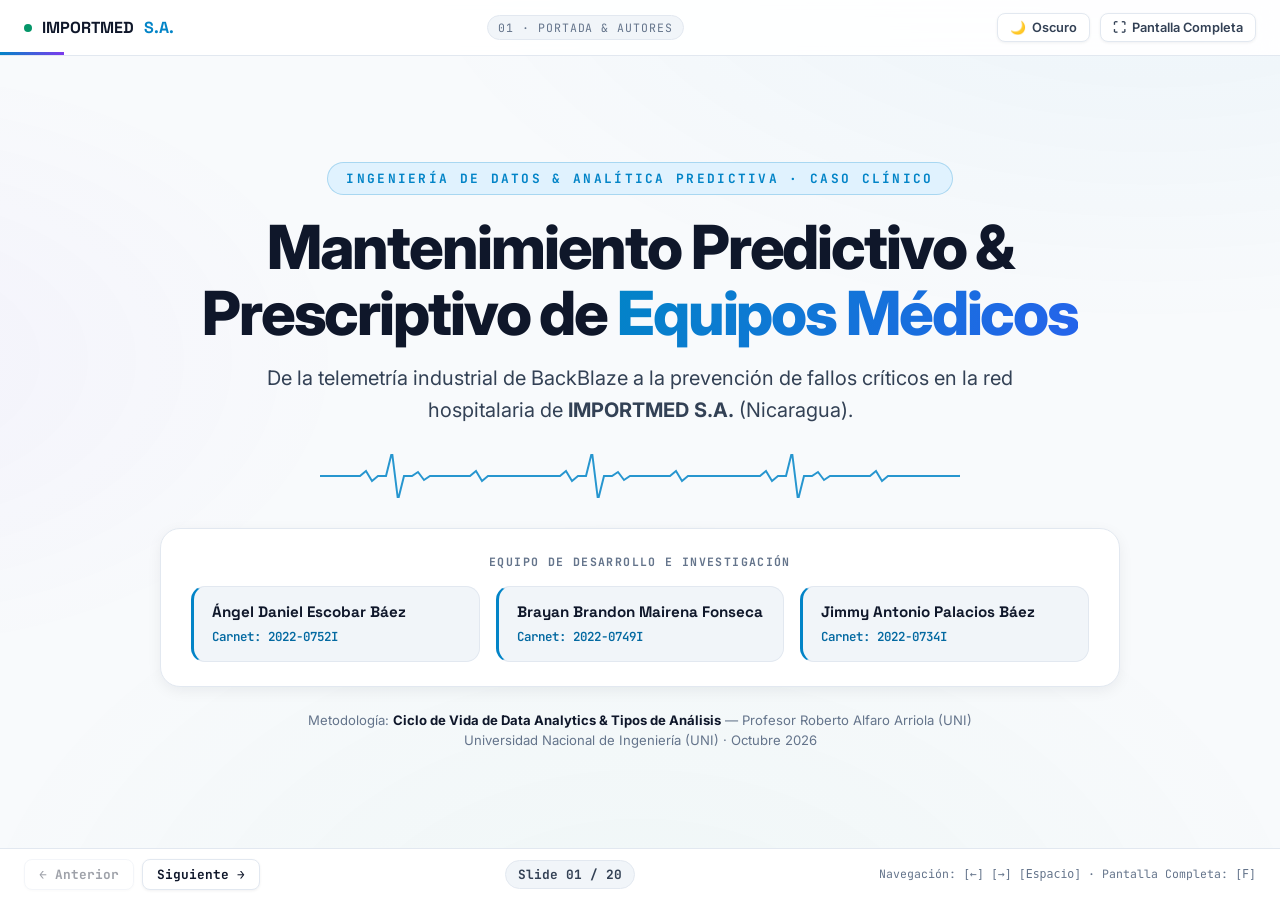
==== commit 567e8685: "second commit" ====
--- a/presentación.html
+++ b/presentación.html
@@ -968,151 +968,6 @@
 </footer>
 
 <!-- ================= SCRIPT INTERACTIVO DEL SLIDE DECK ================= -->
-<script>
-/* ==========================================================================
-   1. GESTOR DE DIAPOSITIVAS (SLIDES STACK)
-   ========================================================================== */
-const slides = Array.from(document.querySelectorAll('.slide'));
-const totalSlides = slides.length;
-let currentIndex = 0;
-
-const btnPrev = document.getElementById('btnPrevSlide');
-const btnNext = document.getElementById('btnNextSlide');
-const counterBadge = document.getElementById('slideCounterBadge');
-const deckTopic = document.getElementById('deckTopic');
-const progressBar = document.getElementById('deckProgressBar');
-
-function updateSlide(newIndex) {
-  if (newIndex < 0) newIndex = 0;
-  if (newIndex >= totalSlides) newIndex = totalSlides - 1;
-  
-  slides.forEach((slide, i) => {
-    slide.classList.remove('active', 'prev');
-    if (i === newIndex) {
-      slide.classList.add('active');
-    } else if (i < newIndex) {
-      slide.classList.add('prev');
-    }
-  });
-
-  currentIndex = newIndex;
-  
-  // Actualizar textos e indicadores
-  const currentSlide = slides[currentIndex];
-  const topic = currentSlide.getAttribute('data-topic') || `Slide ${currentIndex + 1}`;
-  deckTopic.textContent = topic;
-  
-  const paddedCurrent = String(currentIndex + 1).padStart(2, '0');
-  const paddedTotal = String(totalSlides).padStart(2, '0');
-  counterBadge.textContent = `Slide ${paddedCurrent} / ${paddedTotal}`;
-  
-  // Barra de progreso
-  const progressPct = ((currentIndex + 1) / totalSlides) * 100;
-  progressBar.style.width = progressPct + '%';
-  
-  // Estados de botones
-  btnPrev.disabled = currentIndex === 0;
-  btnNext.disabled = currentIndex === totalSlides - 1;
-
-  // Scroll al tope del slide activo
-  currentSlide.scrollTop = 0;
-}
-
-btnPrev.addEventListener('click', () => updateSlide(currentIndex - 1));
-btnNext.addEventListener('click', () => updateSlide(currentIndex + 1));
-
-/* ==========================================================================
-   2. NAVEGACIÓN POR TECLADO
-   ========================================================================== */
-window.addEventListener('keydown', (e) => {
-  // Si el modal lightbox está abierto
-  if (lightboxModal.classList.contains('active')) {
-    if (e.key === 'Escape') closeLightbox();
-    return;
-  }
-
-  if (e.key === 'ArrowRight' || e.key === ' ' || e.key === 'PageDown') {
-    e.preventDefault();
-    updateSlide(currentIndex + 1);
-  } else if (e.key === 'ArrowLeft' || e.key === 'PageUp') {
-    e.preventDefault();
-    updateSlide(currentIndex - 1);
-  } else if (e.key === 'Home') {
-    e.preventDefault();
-    updateSlide(0);
-  } else if (e.key === 'End') {
-    e.preventDefault();
-    updateSlide(totalSlides - 1);
-  } else if (e.key === 'f' || e.key === 'F') {
-    toggleFullscreen();
-  }
-});
-
-/* ==========================================================================
-   3. PANTALLA COMPLETA
-   ========================================================================== */
-const btnFullscreen = document.getElementById('btnFullscreen');
-
-function toggleFullscreen() {
-  if (!document.fullscreenElement) {
-    document.documentElement.requestFullscreen().catch(err => console.log(err));
-  } else {
-    if (document.exitFullscreen) {
-      document.exitFullscreen();
-    }
-  }
-}
-
-btnFullscreen.addEventListener('click', toggleFullscreen);
-
-/* ==========================================================================
-   4. CONMUTADOR DE TEMA CLARO / OSCURO
-   ========================================================================== */
-const btnThemeToggle = document.getElementById('btnThemeToggle');
-const themeIcon = document.getElementById('themeIcon');
-const themeText = document.getElementById('themeText');
-
-btnThemeToggle.addEventListener('click', () => {
-  const currentTheme = document.documentElement.getAttribute('data-theme');
-  const nextTheme = currentTheme === 'dark' ? 'light' : 'dark';
-  document.documentElement.setAttribute('data-theme', nextTheme);
-
-  if (nextTheme === 'dark') {
-    themeIcon.textContent = '☀️';
-    themeText.textContent = 'Claro';
-  } else {
-    themeIcon.textContent = '🌙';
-    themeText.textContent = 'Oscuro';
-  }
-});
-
-/* ==========================================================================
-   5. VISOR MODAL LIGHTBOX
-   ========================================================================== */
-const lightboxModal = document.getElementById('lightboxModal');
-const lightboxImg = document.getElementById('lightboxImg');
-const lightboxTitle = document.getElementById('lightboxTitle');
-const lightboxDesc = document.getElementById('lightboxDesc');
-const lightboxClose = document.getElementById('lightboxClose');
-
-function openLightbox(src, title, desc) {
-  lightboxImg.src = src;
-  lightboxTitle.textContent = title;
-  lightboxDesc.textContent = desc;
-  lightboxModal.classList.add('active');
-}
-
-function closeLightbox() {
-  lightboxModal.classList.remove('active');
-}
-
-lightboxClose.addEventListener('click', closeLightbox);
-lightboxModal.addEventListener('click', (e) => {
-  if (e.target === lightboxModal) closeLightbox();
-});
-
-// Inicializar primer slide
-updateSlide(0);
-</script>
+<script src="script.js"></script>
 </body>
 </html>
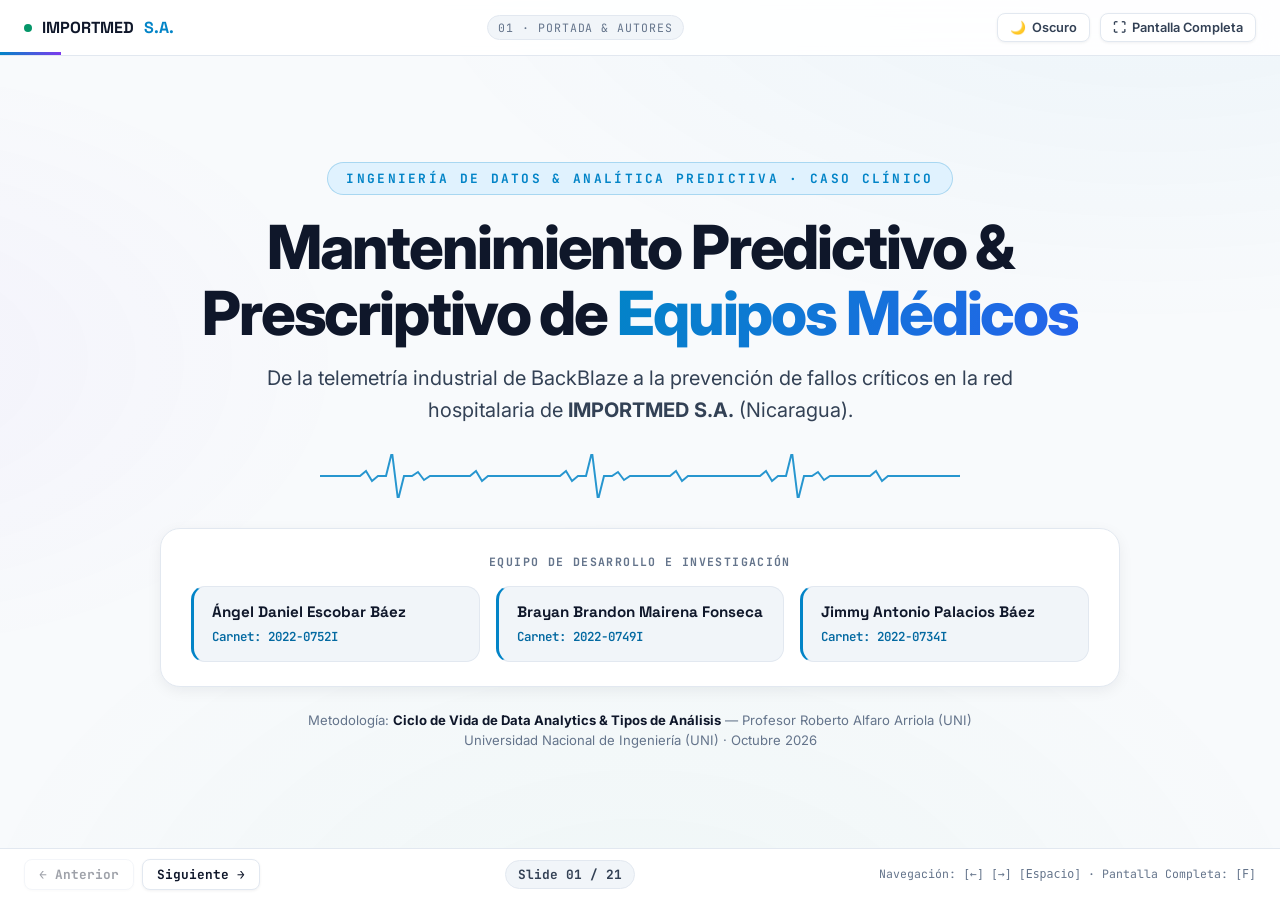
==== commit 14941ded: "feat: agregar explicacion y slide del Modelo Dimensional en Estrella (Star Schema) con diagrama.png" ====
--- a/presentación.html
+++ b/presentación.html
@@ -706,8 +706,49 @@
     </div>
   </section>
 
-  <!-- ================= SLIDE 17: POWER BI PÁGINA 1: TORRE DE CONTROL ================= -->
-  <section class="slide" data-topic="17 · Power BI: Torre de Control">
+  <!-- ================= SLIDE 17: ARQUITECTURA EN ESTRELLA (STAR SCHEMA) ================= -->
+  <section class="slide" data-topic="17 · Arquitectura en Estrella (Star Schema)">
+    <div class="slide-kicker">⭐ Power BI Desktop · Modelado Dimensional</div>
+    <h2 class="slide-title">Arquitectura en Estrella: <span class="grad-text">Motor VertiPaq & 9 Entidades</span></h2>
+    <p class="slide-subtitle">
+      Esquema dimensional en estrella (<em>Star Schema</em>) configurado bajo relaciones estrictas de <strong>uno a varios (1:N)</strong> y <strong>dirección de filtro cruzado única</strong> para garantizar máxima compresión y velocidad DAX en memoria.
+    </p>
+
+    <div class="layout-split">
+      <div class="big-image-frame" onclick="openLightbox('powerbigraficas/diagrama.png', 'Diagrama Relacional del Modelo Dimensional en Estrella (Star Schema)', 'Arquitectura dimensional en estrella de 9 entidades en Microsoft Power BI Desktop: 5 dimensiones (Dim_Calendario, Dim_Equipos, Dim_Hospital, Dim_Tecnico, Dim_Repuestos), 3 tablas de hechos transaccionales (Fact_Mantenimiento, Fact_Repuestos_Consumo, Fact_EvaluacionRiesgo) y la entidad prescriptiva Prescripcion_Acciones_Inmediatas. Relaciones estrictas 1:N y filtro unidireccional optimizadas para el motor columnar en memoria VertiPaq.')">
+        <img src="powerbigraficas/diagrama.png" alt="Diagrama del Modelo Dimensional en Estrella" class="big-image">
+        <div class="image-zoom-tag">🔍 Clic para ampliar</div>
+      </div>
+
+      <div class="analysis-panel">
+        <div class="takeaway-card primary">
+          <div class="takeaway-header">⚡ Optimización para Motor VertiPaq</div>
+          <div class="takeaway-text">
+            Erradica relaciones muchos a muchos (<em>N:M</em>) y ambigüedades en las rutas de filtrado. Las dimensiones filtran descendentemente a las tablas transaccionales, asegurando tiempos de respuesta instantáneos en las medidas DAX.
+          </div>
+        </div>
+
+        <div class="takeaway-card green">
+          <div class="takeaway-header">⭐ 9 Entidades Relacionales Estructuradas</div>
+          <div class="takeaway-text">
+            • <strong>5 Tablas Dimensionales (Dim_):</strong> Calendario (fechas), Equipos (229 activos), Hospital (17 centros), Técnico (6 ingenieros) y Repuestos (catálogo e inventario Kardex).<br>
+            • <strong>3 Tablas de Hechos (Fact_):</strong> Mantenimiento (historial operativo), Repuestos Consumo (piezas por orden) y Evaluación de Riesgo (scores SHAP).<br>
+            • <strong>1 Entidad Prescriptiva:</strong> <code>Prescripcion_Acciones_Inmediatas</code> vinculada a <code>Dim_Equipos[numero_serial]</code>.
+          </div>
+        </div>
+
+        <div class="takeaway-card red">
+          <div class="takeaway-header">🔒 Trazabilidad Transaccional 1:N Pura</div>
+          <div class="takeaway-text">
+            <code>Fact_Mantenimiento</code> filtra $1:\infty$ por <code>id_orden</code> a <code>Fact_Repuestos_Consumo</code>, permitiendo auditar con exactitud el costo de mano de obra y el desgaste de piezas reemplazadas en cada intervención.
+          </div>
+        </div>
+      </div>
+    </div>
+  </section>
+
+  <!-- ================= SLIDE 18: POWER BI PÁGINA 1: TORRE DE CONTROL ================= -->
+  <section class="slide" data-topic="18 · Power BI: Torre de Control">
     <div class="slide-kicker">📊 Power BI Desktop · Dashboard Ejecutivo</div>
     <h2 class="slide-title">Página 1: Torre de Control & <span class="grad-text">Semáforo Hospitalario</span></h2>
     <p class="slide-subtitle">
@@ -748,8 +789,8 @@
     </div>
   </section>
 
-  <!-- ================= SLIDE 18: POWER BI PÁGINA 2: DIAGNÓSTICO SHAP ================= -->
-  <section class="slide" data-topic="18 · Power BI: Diagnóstico Causal">
+  <!-- ================= SLIDE 19: POWER BI PÁGINA 2: DIAGNÓSTICO SHAP ================= -->
+  <section class="slide" data-topic="19 · Power BI: Diagnóstico Causal">
     <div class="slide-kicker">📊 Power BI Desktop · Ficha Técnica & Forense</div>
     <h2 class="slide-title">Página 2: Diagnóstico Causal & <span class="grad-text">Degradación SHAP</span></h2>
     <p class="slide-subtitle">
@@ -814,8 +855,8 @@
     </div>
   </section>
 
-  <!-- ================= SLIDE 19: POWER BI PÁGINA 3: CONSOLA PRESCRIPTIVA ================= -->
-  <section class="slide" data-topic="19 · Power BI: Consola Prescriptiva">
+  <!-- ================= SLIDE 20: POWER BI PÁGINA 3: CONSOLA PRESCRIPTIVA ================= -->
+  <section class="slide" data-topic="20 · Power BI: Consola Prescriptiva">
     <div class="slide-kicker">📊 Power BI Desktop · Logística & Kardex</div>
     <h2 class="slide-title">Página 3: Consola Prescriptiva, <span class="grad-text">Rutas & Kardex</span></h2>
     <p class="slide-subtitle">
@@ -898,8 +939,8 @@
     </div>
   </section>
 
-  <!-- ================= SLIDE 20: IMPACTO, ROI & MLOPS ================= -->
-  <section class="slide" data-topic="20 · Impacto, ROI & Conclusiones">
+  <!-- ================= SLIDE 21: IMPACTO, ROI & MLOPS ================= -->
+  <section class="slide" data-topic="21 · Impacto, ROI & Conclusiones">
     <div class="slide-cover">
       <div class="cover-kicker">CONCLUSIONES Y RECOMENDACIONES ESTRATÉGICAS</div>
       <h2 class="cover-title">
@@ -960,7 +1001,7 @@
     <button class="deck-nav-btn" id="btnNextSlide">Siguiente →</button>
   </div>
 
-  <div class="deck-counter-badge" id="slideCounterBadge">Slide 01 / 20</div>
+  <div class="deck-counter-badge" id="slideCounterBadge">Slide 01 / 21</div>
 
   <div class="deck-key-hints">
     Navegación: <kbd>[←]</kbd> <kbd>[→]</kbd> <kbd>[Espacio]</kbd> · Pantalla Completa: <kbd>[F]</kbd>
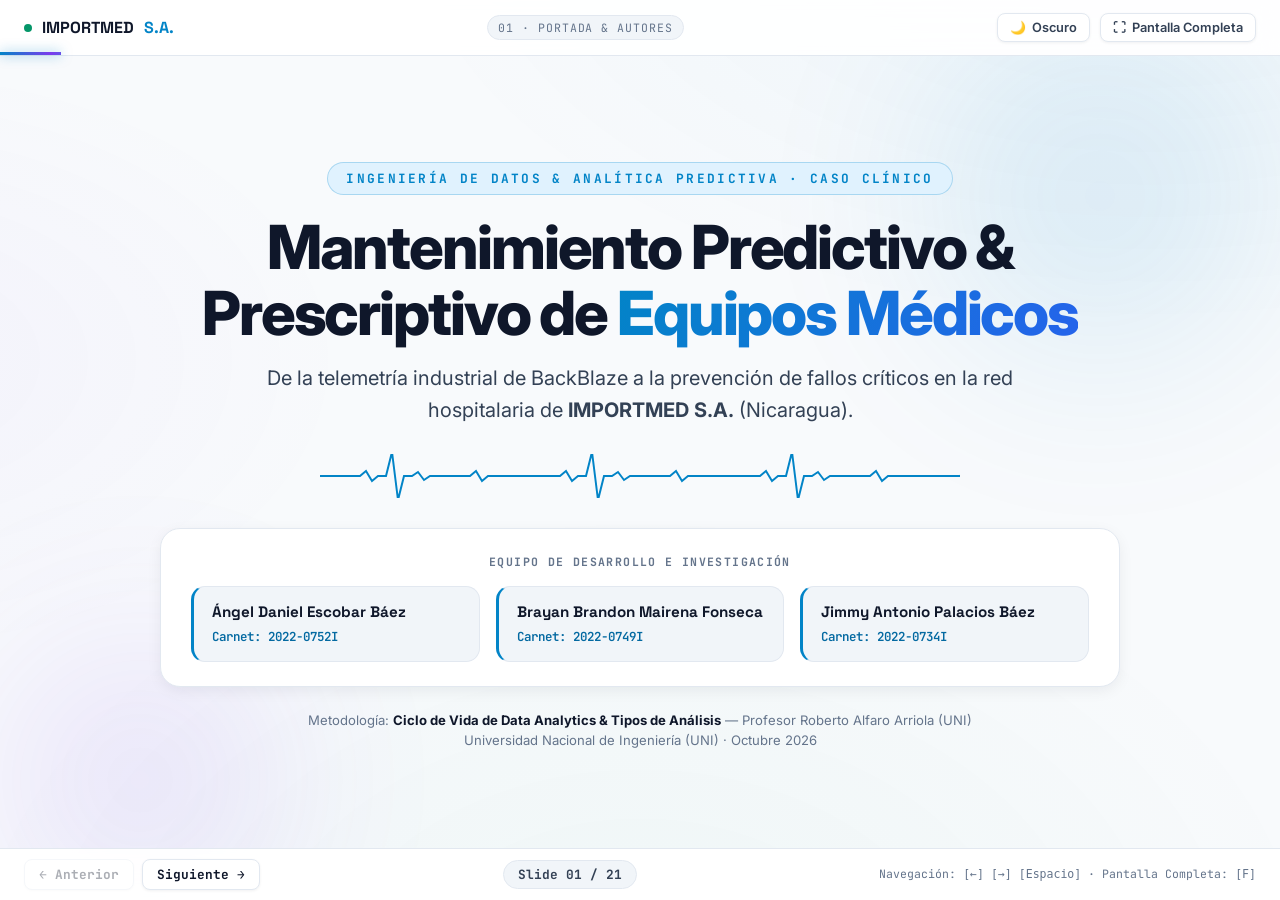
==== commit f434cd44: "feat: agregar sistema integral de animaciones escalonadas, micro-interacciones, swipe tactil y visor" ====
--- a/presentación.html
+++ b/presentación.html
@@ -994,6 +994,21 @@
 
 </main>
 
+<!-- ================= VISOR MODAL LIGHTBOX INTERACTIVO ================= -->
+<div class="lightbox-modal" id="lightboxModal">
+  <div class="lightbox-backdrop"></div>
+  <div class="lightbox-container">
+    <div class="lightbox-header">
+      <h3 class="lightbox-title" id="lightboxTitle"></h3>
+      <button class="lightbox-close" id="lightboxClose" aria-label="Cerrar modal">&times;</button>
+    </div>
+    <div class="lightbox-body">
+      <img src="" alt="Imagen ampliada" id="lightboxImg" class="lightbox-img">
+    </div>
+    <div class="lightbox-footer" id="lightboxDesc"></div>
+  </div>
+</div>
+
 <!-- ================= BARRA INFERIOR DE NAVEGACIÓN DE DIAPOSITIVAS ================= -->
 <footer class="deck-footer">
   <div class="deck-nav-btns">
--- a/styles.css
+++ b/styles.css
@@ -208,15 +208,23 @@
   border-color: rgba(var(--primary-rgb), 0.3);
 }
 
-/* Barra de Progreso Superior */
+/* Barra de Progreso Superior con Flujo de Gradiente */
 .deck-progress-bar {
   position: absolute;
   bottom: 0;
   left: 0;
   height: 3px;
   width: 0%;
-  background: linear-gradient(90deg, var(--primary), var(--purple));
-  transition: width 0.3s ease;
+  background: linear-gradient(90deg, var(--primary), var(--purple), var(--cyan), var(--primary));
+  background-size: 250% 100%;
+  animation: gradientFlow 5s linear infinite;
+  box-shadow: 0 0 12px rgba(var(--primary-rgb), 0.6);
+  transition: width 0.35s cubic-bezier(0.16, 1, 0.3, 1);
+}
+
+@keyframes gradientFlow {
+  0% { background-position: 0% 50%; }
+  100% { background-position: 250% 50%; }
 }
 
 /* ==========================================================================
@@ -230,6 +238,53 @@
   overflow: hidden;
 }
 
+/* Esferas de Luz Ambiental Fluidas */
+.slides-viewport::before,
+.slides-viewport::after {
+  content: '';
+  position: absolute;
+  border-radius: 50%;
+  pointer-events: none;
+  z-index: 1;
+  opacity: 0.14;
+  filter: blur(80px);
+}
+
+.slides-viewport::before {
+  width: 520px;
+  height: 520px;
+  top: -120px;
+  right: -80px;
+  background: radial-gradient(circle, var(--primary) 0%, transparent 70%);
+  animation: floatOrb1 18s ease-in-out infinite alternate;
+}
+
+.slides-viewport::after {
+  width: 440px;
+  height: 440px;
+  bottom: -100px;
+  left: -80px;
+  background: radial-gradient(circle, var(--purple) 0%, transparent 70%);
+  animation: floatOrb2 22s ease-in-out infinite alternate;
+}
+
+[data-theme="dark"] .slides-viewport::before,
+[data-theme="dark"] .slides-viewport::after {
+  opacity: 0.22;
+}
+
+@keyframes floatOrb1 {
+  0% { transform: translate(0, 0) scale(1); }
+  50% { transform: translate(-50px, 40px) scale(1.1); }
+  100% { transform: translate(-30px, 70px) scale(0.95); }
+}
+
+@keyframes floatOrb2 {
+  0% { transform: translate(0, 0) scale(1); }
+  50% { transform: translate(60px, -40px) scale(1.08); }
+  100% { transform: translate(30px, -70px) scale(0.92); }
+}
+
 .slide {
   position: absolute;
   inset: 0;
@@ -239,25 +294,28 @@
   overflow-y: auto;
   opacity: 0;
   visibility: hidden;
-  transform: translateX(40px);
-  transition: opacity 0.35s ease, transform 0.35s cubic-bezier(0.16, 1, 0.3, 1), visibility 0.35s;
+  transform: translate3d(40px, 0, 0) scale(0.98);
+  transition: opacity 0.4s cubic-bezier(0.16, 1, 0.3, 1), 
+              transform 0.4s cubic-bezier(0.16, 1, 0.3, 1), 
+              visibility 0.4s;
   display: flex;
   flex-direction: column;
   justify-content: center;
   box-sizing: border-box;
+  z-index: 2;
 }
 
 .slide.active {
   opacity: 1;
   visibility: visible;
-  transform: translateX(0);
+  transform: translate3d(0, 0, 0) scale(1);
   z-index: 10;
 }
 
 .slide.prev {
   opacity: 0;
   visibility: hidden;
-  transform: translateX(-40px);
+  transform: translate3d(-40px, 0, 0) scale(0.98);
 }
 
 /* ==========================================================================
@@ -343,7 +401,7 @@
   }
 }
 
-/* Marco de Imagen Grande */
+/* Marco de Imagen Grande con Elevación y Micro-animaciones */
 .big-image-frame {
   background: var(--surface);
   border: 1px solid var(--border);
@@ -358,13 +416,15 @@
   align-items: center;
   justify-content: center;
   cursor: pointer;
-  transition: var(--transition);
+  transition: transform 0.35s cubic-bezier(0.16, 1, 0.3, 1), 
+              box-shadow 0.35s ease, 
+              border-color 0.35s ease;
 }
 
 .big-image-frame:hover {
-  border-color: rgba(var(--primary-rgb), 0.5);
-  box-shadow: var(--shadow-xl);
-  transform: translateY(-2px);
+  border-color: rgba(var(--primary-rgb), 0.6);
+  box-shadow: 0 20px 35px -10px rgba(var(--primary-rgb), 0.22), 0 10px 20px -5px rgba(0, 0, 0, 0.08);
+  transform: translateY(-4px) scale(1.008);
 }
 
 .big-image {
@@ -373,29 +433,55 @@
   object-fit: contain;
   border-radius: var(--radius-sm);
   display: block;
+  transition: transform 0.45s cubic-bezier(0.16, 1, 0.3, 1);
+}
+
+.big-image-frame:hover .big-image {
+  transform: scale(1.025);
 }
 
 .image-zoom-tag {
   position: absolute;
   top: 18px;
   right: 18px;
-  background: rgba(15, 23, 42, 0.85);
-  backdrop-filter: blur(4px);
+  background: rgba(15, 23, 42, 0.88);
+  backdrop-filter: blur(6px);
+  -webkit-backdrop-filter: blur(6px);
   color: #fff;
   font-family: var(--font-mono);
-  font-size: 0.65rem;
-  padding: 4px 10px;
+  font-size: 0.68rem;
+  font-weight: 600;
+  padding: 5px 12px;
   border-radius: 999px;
   display: flex;
   align-items: center;
-  gap: 5px;
-  opacity: 0.85;
-  transition: opacity 0.2s;
+  gap: 7px;
+  opacity: 0.88;
+  transition: all 0.25s cubic-bezier(0.16, 1, 0.3, 1);
+  box-shadow: var(--shadow-sm);
+}
+
+.image-zoom-tag::before {
+  content: '';
+  display: inline-block;
+  width: 7px;
+  height: 7px;
+  border-radius: 50%;
+  background: #38bdf8;
+  animation: radarPing 2.2s infinite;
+}
+
+@keyframes radarPing {
+  0% { transform: scale(0.9); box-shadow: 0 0 0 0 rgba(56, 189, 248, 0.85); }
+  70% { transform: scale(1.1); box-shadow: 0 0 0 9px rgba(56, 189, 248, 0); }
+  100% { transform: scale(0.9); box-shadow: 0 0 0 0 rgba(56, 189, 248, 0); }
 }
 
 .big-image-frame:hover .image-zoom-tag {
   opacity: 1;
   background: var(--primary);
+  transform: translateY(-2px);
+  box-shadow: 0 4px 12px rgba(var(--primary-rgb), 0.4);
 }
 
 /* Panel de Análisis Lateral */
@@ -412,6 +498,15 @@
   border-radius: var(--radius);
   padding: 20px;
   box-shadow: var(--shadow-sm);
+  transition: transform 0.25s cubic-bezier(0.16, 1, 0.3, 1), 
+              box-shadow 0.25s ease, 
+              border-left-width 0.2s ease;
+}
+
+.takeaway-card:hover {
+  transform: translateX(5px);
+  border-left-width: 6px;
+  box-shadow: var(--shadow-md);
 }
 
 .takeaway-card.primary {
@@ -936,10 +1031,16 @@
   background: var(--primary);
   color: #fff;
   border-color: var(--primary);
+  transform: translateY(-2px);
+  box-shadow: 0 4px 14px rgba(var(--primary-rgb), 0.35);
+}
+
+.deck-nav-btn:active:not(:disabled) {
+  transform: scale(0.95);
 }
 
 .deck-nav-btn:disabled {
-  opacity: 0.4;
+  opacity: 0.35;
   cursor: not-allowed;
 }
 
@@ -948,10 +1049,15 @@
   font-size: 0.8rem;
   font-weight: 700;
   color: var(--text-secondary);
-  padding: 4px 12px;
+  padding: 4px 14px;
   background: var(--bg-subtle);
   border-radius: 999px;
   border: 1px solid var(--border);
+  transition: transform 0.25s cubic-bezier(0.34, 1.56, 0.64, 1), color 0.2s;
+}
+
+.deck-counter-badge.bump {
+  animation: counterBump 0.35s cubic-bezier(0.34, 1.56, 0.64, 1);
 }
 
 .deck-key-hints {
@@ -961,3 +1067,238 @@
 }
 
 @media (max-width: 680px) { .deck-key-hints { display: none; } }
+
+/* ==========================================================================
+   11. SISTEMA INTEGRAL DE ANIMACIONES ESCALONADAS (STAGGERED REVEALS)
+   ========================================================================== */
+@keyframes slideInUp {
+  from {
+    opacity: 0;
+    transform: translateY(24px);
+  }
+  to {
+    opacity: 1;
+    transform: translateY(0);
+  }
+}
+
+@keyframes slideInDown {
+  from {
+    opacity: 0;
+    transform: translateY(-16px);
+  }
+  to {
+    opacity: 1;
+    transform: translateY(0);
+  }
+}
+
+@keyframes slideInRight {
+  from {
+    opacity: 0;
+    transform: translateX(30px);
+  }
+  to {
+    opacity: 1;
+    transform: translateX(0);
+  }
+}
+
+@keyframes zoomReveal {
+  0% {
+    opacity: 0;
+    transform: scale(0.93) translateY(12px);
+  }
+  100% {
+    opacity: 1;
+    transform: scale(1) translateY(0);
+  }
+}
+
+@keyframes cardPop {
+  0% {
+    opacity: 0;
+    transform: translateY(18px) scale(0.96);
+  }
+  70% {
+    transform: translateY(-2px) scale(1.01);
+  }
+  100% {
+    opacity: 1;
+    transform: translateY(0) scale(1);
+  }
+}
+
+@keyframes badgePop {
+  0% {
+    opacity: 0;
+    transform: scale(0.7);
+  }
+  60% {
+    transform: scale(1.08);
+  }
+  100% {
+    opacity: 1;
+    transform: scale(1);
+  }
+}
+
+@keyframes fadeIn {
+  from { opacity: 0; }
+  to { opacity: 1; }
+}
+
+@keyframes counterBump {
+  0% { transform: scale(0.92); }
+  50% { transform: scale(1.15); color: var(--primary); }
+  100% { transform: scale(1); }
+}
+
+@keyframes pulseRedDot {
+  0%, 100% { transform: scale(1); opacity: 1; box-shadow: 0 0 0 0 rgba(239, 68, 68, 0.7); }
+  50% { transform: scale(1.25); opacity: 0.85; box-shadow: 0 0 0 6px rgba(239, 68, 68, 0); }
+}
+
+@keyframes pulseGreenDot {
+  0%, 100% { transform: scale(1); opacity: 1; box-shadow: 0 0 0 0 rgba(16, 185, 129, 0.7); }
+  50% { transform: scale(1.25); opacity: 0.85; box-shadow: 0 0 0 6px rgba(16, 185, 129, 0); }
+}
+
+/* Cascada de Animaciones en la Diapositiva Activa */
+.slide.active .slide-kicker {
+  animation: slideInDown 0.45s cubic-bezier(0.16, 1, 0.3, 1) 0.04s both;
+}
+
+.slide.active .slide-title {
+  animation: slideInUp 0.5s cubic-bezier(0.16, 1, 0.3, 1) 0.08s both;
+}
+
+.slide.active .slide-subtitle {
+  animation: slideInUp 0.5s cubic-bezier(0.16, 1, 0.3, 1) 0.14s both;
+}
+
+.slide.active .big-image-frame {
+  animation: zoomReveal 0.6s cubic-bezier(0.16, 1, 0.3, 1) 0.2s both;
+}
+
+.slide.active .analysis-panel .takeaway-card:nth-child(1) {
+  animation: slideInRight 0.5s cubic-bezier(0.16, 1, 0.3, 1) 0.24s both;
+}
+
+.slide.active .analysis-panel .takeaway-card:nth-child(2) {
+  animation: slideInRight 0.5s cubic-bezier(0.16, 1, 0.3, 1) 0.34s both;
+}
+
+.slide.active .analysis-panel .takeaway-card:nth-child(3) {
+  animation: slideInRight 0.5s cubic-bezier(0.16, 1, 0.3, 1) 0.44s both;
+}
+
+.slide.active .analysis-panel .takeaway-card:nth-child(4) {
+  animation: slideInRight 0.5s cubic-bezier(0.16, 1, 0.3, 1) 0.54s both;
+}
+
+/* Grillas con Retardo Escalonado */
+.slide.active .grid-2 > :nth-child(1) { animation: cardPop 0.5s cubic-bezier(0.16, 1, 0.3, 1) 0.20s both; }
+.slide.active .grid-2 > :nth-child(2) { animation: cardPop 0.5s cubic-bezier(0.16, 1, 0.3, 1) 0.32s both; }
+
+.slide.active .grid-3 > :nth-child(1) { animation: cardPop 0.5s cubic-bezier(0.16, 1, 0.3, 1) 0.18s both; }
+.slide.active .grid-3 > :nth-child(2) { animation: cardPop 0.5s cubic-bezier(0.16, 1, 0.3, 1) 0.28s both; }
+.slide.active .grid-3 > :nth-child(3) { animation: cardPop 0.5s cubic-bezier(0.16, 1, 0.3, 1) 0.38s both; }
+
+.slide.active .grid-4 > :nth-child(1) { animation: cardPop 0.5s cubic-bezier(0.16, 1, 0.3, 1) 0.16s both; }
+.slide.active .grid-4 > :nth-child(2) { animation: cardPop 0.5s cubic-bezier(0.16, 1, 0.3, 1) 0.24s both; }
+.slide.active .grid-4 > :nth-child(3) { animation: cardPop 0.5s cubic-bezier(0.16, 1, 0.3, 1) 0.32s both; }
+.slide.active .grid-4 > :nth-child(4) { animation: cardPop 0.5s cubic-bezier(0.16, 1, 0.3, 1) 0.40s both; }
+
+.slide.active .table-wrapper {
+  animation: slideInUp 0.55s cubic-bezier(0.16, 1, 0.3, 1) 0.22s both;
+}
+
+/* Animaciones de la Portada (Slide 01) */
+.slide.active .cover-kicker {
+  animation: badgePop 0.55s cubic-bezier(0.34, 1.56, 0.64, 1) 0.1s both;
+}
+
+.slide.active .cover-title {
+  animation: slideInUp 0.65s cubic-bezier(0.16, 1, 0.3, 1) 0.18s both;
+}
+
+.slide.active .cover-subtitle {
+  animation: fadeIn 0.6s ease 0.26s both;
+}
+
+.slide.active .cover-pulse-line {
+  animation: fadeIn 0.6s ease 0.32s both, ekg-scroll 2.5s linear infinite;
+}
+
+.slide.active .authors-box {
+  animation: slideInUp 0.6s cubic-bezier(0.16, 1, 0.3, 1) 0.36s both;
+}
+
+.slide.active .author-card:nth-child(1) { animation: cardPop 0.55s cubic-bezier(0.34, 1.56, 0.64, 1) 0.46s both; }
+.slide.active .author-card:nth-child(2) { animation: cardPop 0.55s cubic-bezier(0.34, 1.56, 0.64, 1) 0.56s both; }
+.slide.active .author-card:nth-child(3) { animation: cardPop 0.55s cubic-bezier(0.34, 1.56, 0.64, 1) 0.66s both; }
+
+.slide.active .academic-meta {
+  animation: fadeIn 0.6s ease 0.74s both;
+}
+
+/* Micro-interacciones interactivas en tarjetas */
+.card-item {
+  transition: transform 0.25s cubic-bezier(0.16, 1, 0.3, 1), 
+              box-shadow 0.25s ease, 
+              border-color 0.25s ease;
+}
+
+.card-item:hover {
+  transform: translateY(-3px);
+  box-shadow: var(--shadow-md);
+  border-color: rgba(var(--primary-rgb), 0.45);
+}
+
+.author-card {
+  transition: transform 0.25s cubic-bezier(0.16, 1, 0.3, 1), 
+              box-shadow 0.25s ease, 
+              border-color 0.25s ease, 
+              background 0.25s ease;
+}
+
+.author-card:hover {
+  transform: translateY(-3px);
+  border-color: var(--primary);
+  background: var(--surface);
+  box-shadow: var(--shadow-md);
+}
+
+/* Pulsos en Badges de Estado */
+.badge.red {
+  display: inline-flex;
+  align-items: center;
+}
+
+.badge.red::before {
+  content: '';
+  display: inline-block;
+  width: 6px;
+  height: 6px;
+  border-radius: 50%;
+  background: var(--red);
+  margin-right: 5px;
+  animation: pulseRedDot 2s infinite;
+}
+
+.badge.green {
+  display: inline-flex;
+  align-items: center;
+}
+
+.badge.green::before {
+  content: '';
+  display: inline-block;
+  width: 6px;
+  height: 6px;
+  border-radius: 50%;
+  background: var(--green);
+  margin-right: 5px;
+  animation: pulseGreenDot 2s infinite;
+}
